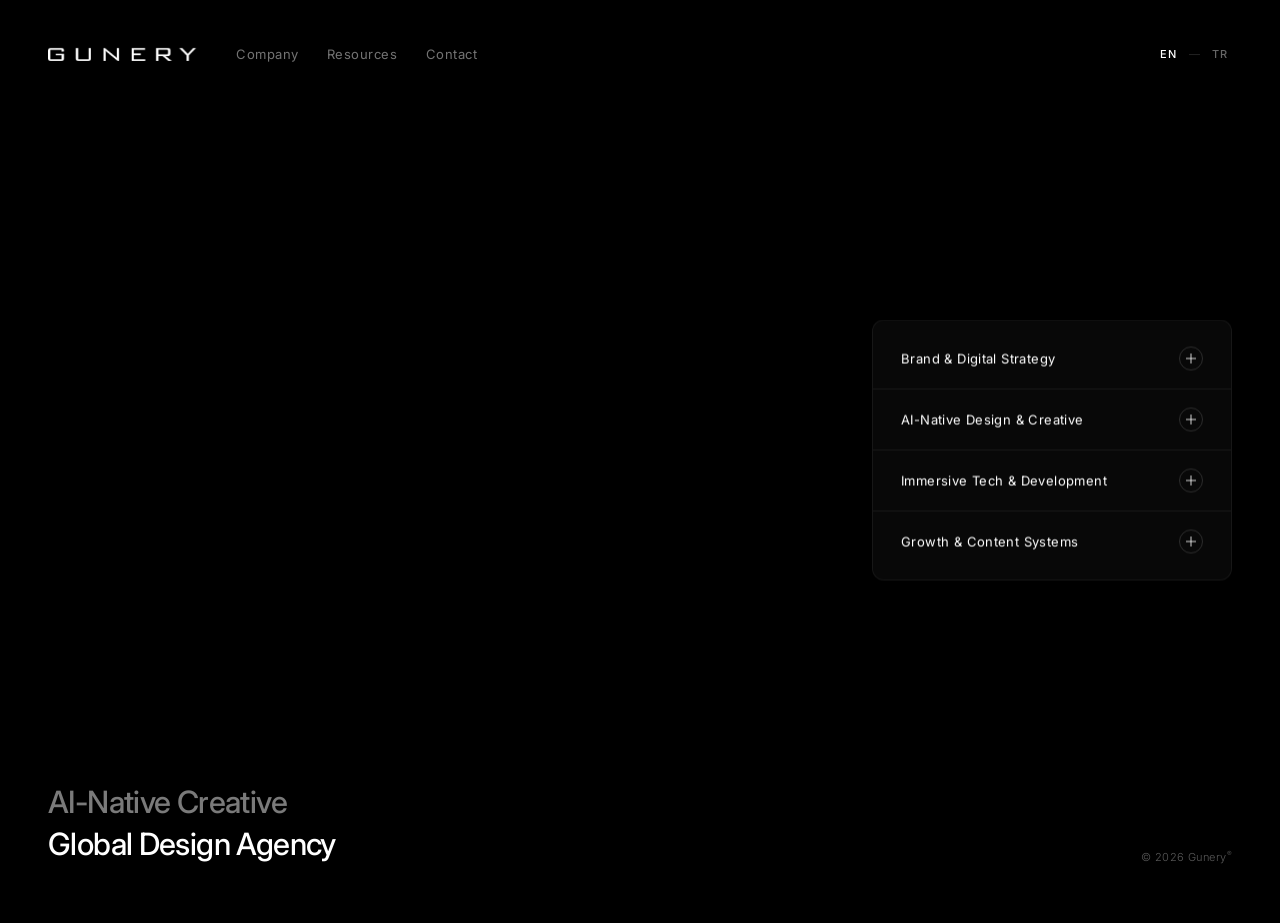
==== index.html @ 3c290e3a "Initial commit" ====
<!DOCTYPE html>
<html lang="en">
<head>
    <meta charset="UTF-8">
    <meta name="viewport" content="width=device-width, initial-scale=1.0">
    <meta name="description" content="Gunery — AI-native creative agency delivering global brand strategy, immersive design, and digital experiences.">
    <title>Gunery — AI-Native Creative Agency</title>
    <link rel="preconnect" href="https://fonts.googleapis.com">
    <link rel="preconnect" href="https://fonts.gstatic.com" crossorigin>
    <link href="https://fonts.googleapis.com/css2?family=Inter:wght@300;400;500;600&display=swap" rel="stylesheet">
    <link rel="stylesheet" href="style.css">
</head>
<body>

    <!-- Background Video -->
    <div class="video-bg">
        <video autoplay muted loop playsinline id="bgVideo">
            <source src="gunery-background-agency-720p.mp4" type="video/mp4">
        </video>
        <div class="video-overlay"></div>
    </div>

    <!-- Main Container -->
    <div class="page-wrapper">

        <!-- Header: Logo + Navigation + Language Switcher -->
        <header class="header">
            <div class="header-left">
                <img src="Gunery Type Logo - White.png" alt="Gunery" class="logo">
                <nav class="main-nav" id="mainNav">
                    <button class="nav-item" data-menu="company" data-en="Company" data-tr="Şirket">Company</button>
                    <button class="nav-item" data-menu="resources" data-en="Resources" data-tr="Kaynaklar">Resources</button>
                    <button class="nav-item" data-menu="contact" data-en="Contact" data-tr="İletişim">Contact</button>
                </nav>
            </div>
            <nav class="lang-switcher" id="langSwitcher">
                <button class="lang-btn active" data-lang="en">EN</button>
                <span class="lang-sep">—</span>
                <button class="lang-btn" data-lang="tr">TR</button>
            </nav>
            <!-- Mobile Menu Toggle Button -->
            <button class="mobile-menu-toggle" id="mobileMenuToggle" aria-label="Toggle menu">
                <span class="bar"></span>
                <span class="bar"></span>
            </button>
        </header>

        <!-- Mega Menu Dropdown -->
        <div class="mega-menu" id="megaMenu">
            <div class="mega-menu-inner">
                <div class="mega-left" id="megaLeft"></div>
                <div class="mega-right" id="megaRight"></div>
            </div>
        </div>

        <!-- Right Accordion Section -->
        <nav class="services-accordion" id="servicesAccordion">

            <!-- 01 -->
            <div class="accordion-item" data-index="0">
                <button class="accordion-trigger" aria-expanded="false">
                    <span class="accordion-title" data-en="Brand &amp; Digital Strategy" data-tr="Marka ve Dijital Strateji">Brand &amp; Digital Strategy</span>
                    <span class="accordion-icon">
                        <svg width="18" height="18" viewBox="0 0 18 18" fill="none">
                            <line class="icon-h" x1="0" y1="9" x2="18" y2="9" stroke="white" stroke-width="1.5"/>
                            <line class="icon-v" x1="9" y1="0" x2="9" y2="18" stroke="white" stroke-width="1.5"/>
                        </svg>
                    </span>
                </button>
                <div class="accordion-panel">
                    <p class="accordion-desc"
                       data-en="Defining high-impact positioning and growth engines for modern digital ecosystems."
                       data-tr="Modern dijital ekosistemler için yüksek etkili konumlandırma ve büyüme motorları tanımlıyoruz."
                    >Defining high-impact positioning and growth engines for modern digital ecosystems.</p>
                    <ul class="accordion-list">
                        <li data-en="Brand positioning &amp; identity" data-tr="Marka konumlandırma ve kimlik">Brand positioning &amp; identity</li>
                        <li data-en="Market intelligence &amp; trends" data-tr="Pazar istihbaratı ve trendler">Market intelligence &amp; trends</li>
                        <li data-en="Competitor landscape analysis" data-tr="Rakip analizi ve konumlandırma">Competitor landscape analysis</li>
                        <li data-en="Digital growth strategies" data-tr="Dijital büyüme stratejileri">Digital growth strategies</li>
                        <li data-en="AI roadmap &amp; integration consulting" data-tr="Yapay zekâ entegrasyon danışmanlığı">AI roadmap &amp; integration consulting</li>
                    </ul>
                </div>
            </div>

            <!-- 02 -->
            <div class="accordion-item" data-index="1">
                <button class="accordion-trigger" aria-expanded="false">
                    <span class="accordion-title" data-en="AI-Native Design &amp; Creative" data-tr="Yapay Zekâ Destekli Tasarım ve Kreatif">AI-Native Design &amp; Creative</span>
                    <span class="accordion-icon">
                        <svg width="18" height="18" viewBox="0 0 18 18" fill="none">
                            <line class="icon-h" x1="0" y1="9" x2="18" y2="9" stroke="white" stroke-width="1.5"/>
                            <line class="icon-v" x1="9" y1="0" x2="9" y2="18" stroke="white" stroke-width="1.5"/>
                        </svg>
                    </span>
                </button>
                <div class="accordion-panel">
                    <p class="accordion-desc"
                       data-en="Blending human creativity with advanced AI workflows for unparalleled speed and aesthetics."
                       data-tr="Eşsiz hız ve estetik için insan yaratıcılığını gelişmiş yapay zekâ iş akışlarıyla harmanlıyoruz."
                    >Blending human creativity with advanced AI workflows for unparalleled speed and aesthetics.</p>
                    <ul class="accordion-list">
                        <li data-en="AI-assisted graphic &amp; visual design" data-tr="Yapay zekâ destekli grafik ve görsel tasarım">AI-assisted graphic &amp; visual design</li>
                        <li data-en="Premium UI/UX for web &amp; mobile" data-tr="Web ve mobil için premium UI/UX">Premium UI/UX for web &amp; mobile</li>
                        <li data-en="Motion graphics &amp; generative art" data-tr="Hareketli grafikler ve üretken sanat">Motion graphics &amp; generative art</li>
                        <li data-en="3D rendering &amp; concept development" data-tr="3D modelleme ve konsept geliştirme">3D rendering &amp; concept development</li>
                        <li data-en="Prototyping &amp; creative direction" data-tr="Prototipleme ve kreatif direktörlük">Prototyping &amp; creative direction</li>
                    </ul>
                </div>
            </div>

            <!-- 03 -->
            <div class="accordion-item" data-index="2">
                <button class="accordion-trigger" aria-expanded="false">
                    <span class="accordion-title" data-en="Immersive Tech &amp; Development" data-tr="İnteraktif Teknoloji ve Geliştirme">Immersive Tech &amp; Development</span>
                    <span class="accordion-icon">
                        <svg width="18" height="18" viewBox="0 0 18 18" fill="none">
                            <line class="icon-h" x1="0" y1="9" x2="18" y2="9" stroke="white" stroke-width="1.5"/>
                            <line class="icon-v" x1="9" y1="0" x2="9" y2="18" stroke="white" stroke-width="1.5"/>
                        </svg>
                    </span>
                </button>
                <div class="accordion-panel">
                    <p class="accordion-desc"
                       data-en="Building responsive, custom, and interactive digital products that work flawlessly."
                       data-tr="Kusursuz çalışan, duyarlı, özel ve etkileşimli dijital ürünler geliştiriyoruz."
                    >Building responsive, custom, and interactive digital products that work flawlessly.</p>
                    <ul class="accordion-list">
                        <li data-en="Bespoke front-end engineering" data-tr="Özel ön uç (front-end) mühendisliği">Bespoke front-end engineering</li>
                        <li data-en="Interactive web platforms" data-tr="Etkileşimli web platformları">Interactive web platforms</li>
                        <li data-en="Web3 &amp; immersive technology integrations" data-tr="Web3 ve sürükleyici teknoloji entegrasyonları">Web3 &amp; immersive technology integrations</li>
                        <li data-en="Content Management Systems (CMS)" data-tr="İçerik Yönetim Sistemleri (CMS)">Content Management Systems (CMS)</li>
                        <li data-en="Custom AI agent &amp; API integrations" data-tr="Özel yapay zekâ ajanı ve API entegrasyonları">Custom AI agent &amp; API integrations</li>
                    </ul>
                </div>
            </div>

            <!-- 04 -->
            <div class="accordion-item" data-index="3">
                <button class="accordion-trigger" aria-expanded="false">
                    <span class="accordion-title" data-en="Growth &amp; Content Systems" data-tr="Büyüme ve İçerik Sistemleri">Growth &amp; Content Systems</span>
                    <span class="accordion-icon">
                        <svg width="18" height="18" viewBox="0 0 18 18" fill="none">
                            <line class="icon-h" x1="0" y1="9" x2="18" y2="9" stroke="white" stroke-width="1.5"/>
                            <line class="icon-v" x1="9" y1="0" x2="9" y2="18" stroke="white" stroke-width="1.5"/>
                        </svg>
                    </span>
                </button>
                <div class="accordion-panel">
                    <p class="accordion-desc"
                       data-en="Creating multi-channel content engines and automated growth loops to scale brands."
                       data-tr="Markaları büyütmek için çok kanallı içerik motorları ve otomatik büyüme döngüleri oluşturuyoruz."
                    >Creating multi-channel content engines and automated growth loops to scale brands.</p>
                    <ul class="accordion-list">
                        <li data-en="Performance marketing &amp; campaigns" data-tr="Performans pazarlaması ve kampanyalar">Performance marketing &amp; campaigns</li>
                        <li data-en="Semantic SEO &amp; content marketing" data-tr="Semantik SEO ve içerik pazarlaması">Semantic SEO &amp; content marketing</li>
                        <li data-en="Automated workflow systems" data-tr="Otomatik iş akış sistemleri">Automated workflow systems</li>
                        <li data-en="Social media &amp; identity build" data-tr="Sosyal medya ve kimlik inşası">Social media &amp; identity build</li>
                        <li data-en="Data analytics &amp; conversion optimization" data-tr="Veri analitiği ve dönüşüm optimizasyonu">Data analytics &amp; conversion optimization</li>
                    </ul>
                </div>
            </div>

        </nav>

        <!-- Bottom Left Tagline -->
        <div class="tagline" id="tagline">
            <!-- EN -->
            <h1 class="tagline-text" data-lang="en">
                <span class="tagline-grey">AI-Native Creative</span><br>
                <span class="tagline-white">Global Design Agency</span>
            </h1>
            <!-- TR -->
            <h1 class="tagline-text" data-lang="tr" style="display:none;">
                <span class="tagline-grey">Yapay Zekâ Destekli Kreatif</span><br>
                <span class="tagline-white">Küresel Tasarım Ajansı</span>
            </h1>
        </div>

        <!-- Bottom Center Copyright -->
        <div class="copyright">
            <p>&copy; 2026 Gunery<sup>&reg;</sup></p>
        </div>

    </div>

    <!-- Article Modal Overlay -->
    <div class="article-overlay" id="articleOverlay">
        <div class="article-progress-bar" id="articleProgressBar"></div>
        <button class="article-close" id="articleClose" aria-label="Close article">
            <svg width="20" height="20" viewBox="0 0 20 20" fill="none">
                <line x1="4" y1="4" x2="16" y2="16" stroke="white" stroke-width="1.5"/>
                <line x1="16" y1="4" x2="4" y2="16" stroke="white" stroke-width="1.5"/>
            </svg>
        </button>
        <div class="article-scroll" id="articleScroll">
            <article class="article-container" id="articleContainer">
                <!-- Dynamically populated by JS -->
            </article>
        </div>
    </div>

    <!-- Hidden Netlify Form to register form fields during build -->
    <form name="contact" data-netlify="true" netlify-honeypot="bot-field" hidden>
        <input type="text" name="name" />
        <input type="text" name="surname" />
        <input type="text" name="company" />
        <input type="email" name="email" />
        <textarea name="message"></textarea>
    </form>

    <!-- Mobile Drawer Overlay -->
    <div class="mobile-drawer" id="mobileDrawer">
        <div class="drawer-scroll">
            <div class="drawer-content-inner">
                <nav class="drawer-nav" id="drawerNav">
                    <!-- Populated dynamically by JS -->
                </nav>
                <div class="drawer-footer">
                    <nav class="drawer-lang" id="drawerLangSwitcher">
                        <!-- Populated dynamically by JS -->
                    </nav>
                    <div class="drawer-copyright">&copy; 2026 Gunery<sup>&reg;</sup></div>
                </div>
            </div>
        </div>
    </div>

    <script src="script.js"></script>
</body>
</html>
---- style.css ----
/* ============================================
   RESET & BASE
   ============================================ */
*, *::before, *::after {
    margin: 0;
    padding: 0;
    box-sizing: border-box;
}

html, body {
    width: 100%;
    height: 100%;
    overflow: hidden;
    font-family: 'Inter', -apple-system, BlinkMacSystemFont, sans-serif;
    -webkit-font-smoothing: antialiased;
    -moz-osx-font-smoothing: grayscale;
    background: #000;
    color: #fff;
}

/* ============================================
   BACKGROUND VIDEO
   ============================================ */
.video-bg {
    position: fixed;
    inset: 0;
    z-index: 0;
}

.video-bg video {
    width: 100%;
    height: 100%;
    object-fit: cover;
}

.video-overlay {
    position: absolute;
    inset: 0;
    background: linear-gradient(
        135deg,
        rgba(0, 0, 0, 0.45) 0%,
        rgba(0, 0, 0, 0.15) 40%,
        rgba(0, 0, 0, 0.05) 60%,
        rgba(0, 0, 0, 0.35) 100%
    );
    pointer-events: none;
}

/* ============================================
   PAGE WRAPPER
   ============================================ */
.page-wrapper {
    position: relative;
    z-index: 1;
    width: 100%;
    height: 100vh;
    display: flex;
    flex-direction: column;
    justify-content: space-between;
    padding: 36px 48px 36px 48px;
}

/* ============================================
   HEADER / LOGO, NAV & LANG SWITCHER
   ============================================ */
.header {
    position: relative;
    z-index: 100;
    display: flex;
    justify-content: space-between;
    align-items: center;
}

.mobile-menu-toggle {
    display: none;
}

.header-left {
    display: flex;
    align-items: center;
    gap: 40px;
}

.logo {
    height: 13px;
    width: auto;
    opacity: 0;
    animation: fadeInDown 0.8s ease forwards;
    animation-delay: 0.3s;
}

.main-nav {
    display: flex;
    align-items: center;
    gap: 28px;
    opacity: 0;
    animation: fadeInDown 0.8s ease forwards;
    animation-delay: 0.35s;
}

.nav-item {
    background: none;
    border: none;
    color: rgba(255, 255, 255, 0.45);
    font-family: 'Inter', sans-serif;
    font-size: 13px;
    font-weight: 400;
    letter-spacing: 0.04em;
    cursor: pointer;
    padding: 10px 0;
    position: relative;
    transition: color 0.3s ease;
}

.nav-item::after {
    content: '';
    position: absolute;
    bottom: 4px;
    left: 0;
    width: 100%;
    height: 1px;
    background: #fff;
    transform: scaleX(0);
    transform-origin: right;
    transition: transform 0.4s cubic-bezier(0.25, 0.46, 0.45, 0.94);
}

.nav-item:hover,
.nav-item.active {
    color: #fff;
}

.nav-item:hover::after,
.nav-item.active::after {
    transform: scaleX(1);
    transform-origin: left;
}

.lang-switcher {
    display: flex;
    align-items: center;
    gap: 8px;
    opacity: 0;
    animation: fadeInDown 0.8s ease forwards;
    animation-delay: 0.4s;
}

.lang-btn {
    background: none;
    border: none;
    color: rgba(255, 255, 255, 0.4);
    font-family: 'Inter', sans-serif;
    font-size: 11px;
    font-weight: 500;
    letter-spacing: 0.08em;
    cursor: pointer;
    padding: 4px;
    transition: color 0.3s ease;
}

.lang-btn:hover {
    color: rgba(255, 255, 255, 0.85);
}

.lang-btn.active {
    color: #fff;
}

.lang-sep {
    color: rgba(255, 255, 255, 0.15);
    font-size: 11px;
    user-select: none;
}

/* ============================================
   MEGA MENU DROPDOWN
   ============================================ */
.mega-menu {
    position: absolute;
    top: 76px;
    left: 48px;
    width: calc(100% - 480px);
    max-height: 0;
    opacity: 0;
    overflow: hidden;
    background: rgba(0, 0, 0, 0.45);
    backdrop-filter: blur(16px);
    -webkit-backdrop-filter: blur(16px);
    border: 1px solid rgba(255, 255, 255, 0.05);
    border-radius: 12px;
    transition: max-height 0.4s cubic-bezier(0.25, 0.46, 0.45, 0.94),
                opacity 0.3s ease,
                background 0.4s ease,
                border-color 0.4s ease;
    z-index: 90;
    pointer-events: none;
}

.mega-menu.active {
    opacity: 1;
    background: rgba(0, 0, 0, 0.75);
    border-color: rgba(255, 255, 255, 0.1);
    pointer-events: auto;
}

.mega-menu-inner {
    display: grid;
    grid-template-columns: 35% 65%;
    min-height: 380px;
    height: 100%;
}

/* Left list */
.mega-left {
    display: flex;
    flex-direction: column;
    border-right: 1px solid rgba(255, 255, 255, 0.07);
    background: rgba(0, 0, 0, 0.2);
}

.mega-item {
    padding: 28px 32px;
    border-bottom: 1px solid rgba(255, 255, 255, 0.05);
    cursor: pointer;
    text-align: left;
    transition: all 0.3s ease;
}

.mega-item:last-child {
    border-bottom: none;
}

.mega-item.active {
    background: rgba(0, 0, 0, 0.45);
}

.mega-item-title {
    font-size: 16px;
    font-weight: 400;
    letter-spacing: -0.01em;
    color: rgba(255, 255, 255, 0.45);
    margin-bottom: 6px;
    transition: color 0.3s ease;
}

.mega-item.active .mega-item-title {
    color: #fff;
    font-weight: 500;
}

.mega-item-sub {
    font-size: 12px;
    font-weight: 300;
    color: rgba(255, 255, 255, 0.3);
    margin-bottom: 0px;
    transition: all 0.3s ease;
}

.mega-item.active .mega-item-sub {
    color: rgba(255, 255, 255, 0.6);
    margin-bottom: 8px;
}

.mega-item-desc {
    font-size: 12px;
    font-weight: 300;
    line-height: 1.55;
    color: rgba(255, 255, 255, 0.45);
    max-height: 0;
    opacity: 0;
    overflow: hidden;
    transition: max-height 0.4s cubic-bezier(0.25, 0.46, 0.45, 0.94),
                opacity 0.3s ease;
}

.mega-item.active .mega-item-desc {
    max-height: 100px;
    opacity: 1;
}

/* Right Grid */
.mega-right {
    display: grid;
    grid-template-columns: repeat(2, 1fr);
    grid-template-rows: repeat(2, 1fr);
    gap: 1px;
    background: rgba(255, 255, 255, 0.08);
}

.mega-card {
    background: rgba(0, 0, 0, 0.25);
    padding: 28px;
    display: flex;
    flex-direction: column;
    justify-content: space-between;
    transition: background 0.3s ease;
}

.mega-card:hover {
    background: rgba(255, 255, 255, 0.02);
}

/* Dots Icon (3x3 grid matching screenshot) */
.mega-card-icon {
    width: 24px;
    height: 24px;
    display: grid;
    grid-template-columns: repeat(3, 1fr);
    gap: 3px;
    margin-bottom: 24px;
}

.mega-card-icon span {
    width: 4px;
    height: 4px;
    background: rgba(255, 255, 255, 0.25);
    border-radius: 1px;
    transition: background 0.3s ease;
}

.mega-card:hover .mega-card-icon span {
    background: rgba(255, 255, 255, 0.85);
}

.mega-card-info {
    margin-top: auto;
}

.mega-card-title {
    font-size: 18px;
    font-weight: 300;
    line-height: 1.35;
    letter-spacing: -0.01em;
    color: #fff;
    margin-bottom: 6px;
}

.mega-card-desc {
    font-size: 13px;
    font-weight: 300;
    line-height: 1.6;
    color: rgba(255, 255, 255, 0.45);
}

/* ============================================
   SERVICES ACCORDION (Right Side)
   ============================================ */
.services-accordion {
    position: absolute;
    right: 48px;
    top: 50%;
    transform: translateY(-50%);
    width: 360px;
    z-index: 10;
    opacity: 0;
    animation: fadeInRight 0.9s ease forwards;
    animation-delay: 0.6s;
    background: rgba(255, 255, 255, 0.03);
    backdrop-filter: blur(12px);
    -webkit-backdrop-filter: blur(12px);
    border: 1px solid rgba(255, 255, 255, 0.06);
    border-radius: 12px;
    padding: 8px 0;
    transition: background 0.4s ease, border-color 0.4s ease;
}

.services-accordion.has-active {
    background: rgba(0, 0, 0, 0.55);
    border-color: rgba(255, 255, 255, 0.1);
}

.accordion-item {
    border-bottom: 1px solid rgba(255, 255, 255, 0.07);
}

.accordion-item:last-child {
    border-bottom: none;
}

.accordion-trigger {
    width: 100%;
    display: flex;
    align-items: center;
    justify-content: space-between;
    gap: 16px;
    padding: 18px 28px;
    background: none;
    border: none;
    color: #fff;
    cursor: pointer;
    font-family: 'Inter', sans-serif;
    text-align: left;
    transition: all 0.3s ease;
}

.accordion-trigger:hover {
    background: rgba(255, 255, 255, 0.04);
}

.accordion-title {
    font-size: 13px;
    font-weight: 400;
    letter-spacing: 0.03em;
    line-height: 1.4;
    text-transform: none;
}

.accordion-icon {
    flex-shrink: 0;
    display: flex;
    align-items: center;
    justify-content: center;
    width: 24px;
    height: 24px;
    border-radius: 50%;
    border: 1px solid rgba(255, 255, 255, 0.15);
    transition: all 0.4s cubic-bezier(0.25, 0.46, 0.45, 0.94);
}

.accordion-item.active .accordion-icon {
    border-color: rgba(255, 255, 255, 0.35);
    background: rgba(255, 255, 255, 0.08);
}

.accordion-icon svg {
    width: 10px;
    height: 10px;
}

.accordion-icon .icon-v {
    transition: transform 0.4s cubic-bezier(0.25, 0.46, 0.45, 0.94);
    transform-origin: center;
}

.accordion-item.active .accordion-icon .icon-v {
    transform: scaleY(0);
}

/* Panel */
.accordion-panel {
    max-height: 0;
    overflow: hidden;
    transition: max-height 0.5s cubic-bezier(0.25, 0.46, 0.45, 0.94),
                opacity 0.4s ease;
    opacity: 0;
}

.accordion-item.active .accordion-panel {
    opacity: 1;
}

.accordion-desc {
    font-size: 13px;
    font-weight: 300;
    line-height: 1.6;
    color: rgba(255, 255, 255, 0.7);
    padding: 0 28px 16px 28px;
    margin: 0 28px 0 28px;
    padding-top: 14px;
    border-top: 1px solid rgba(255, 255, 255, 0.1);
    text-align: left;
}

.accordion-list {
    list-style: none;
    padding: 0 28px 22px 28px;
    text-align: left;
}

.accordion-list li {
    font-size: 12px;
    font-weight: 400;
    line-height: 1.3;
    padding: 6px 0;
    color: rgba(255, 255, 255, 0.7);
    transition: color 0.25s ease, padding-left 0.25s ease;
    border-bottom: 1px solid rgba(255, 255, 255, 0.06);
}

.accordion-list li:last-child {
    border-bottom: none;
}

.accordion-list li:hover {
    color: #fff;
    padding-left: 4px;
}

/* ============================================
   TAGLINE (Bottom Left)
   ============================================ */
.tagline {
    max-width: 520px;
    margin-top: auto;
    opacity: 0;
    animation: fadeInUp 1s ease forwards;
    animation-delay: 0.9s;
}

.tagline h1 {
    font-size: clamp(22px, 2.4vw, 32px);
    font-weight: 500;
    line-height: 1.35;
    letter-spacing: -0.02em;
    color: #fff;
}

.tagline-grey {
    color: rgba(255, 255, 255, 0.48);
}

.tagline-white {
    color: #fff;
}

/* ============================================
   COPYRIGHT (Bottom Right)
   ============================================ */
.copyright {
    position: absolute;
    bottom: 36px;
    right: 48px;
    opacity: 0;
    animation: fadeIn 1s ease forwards;
    animation-delay: 1.2s;
}

.copyright p {
    font-size: 11px;
    font-weight: 300;
    color: rgba(255, 255, 255, 0.35);
    letter-spacing: 0.04em;
}

.copyright sup {
    font-size: 7px;
    vertical-align: super;
}

/* ============================================
   ANIMATIONS
   ============================================ */
@keyframes fadeInDown {
    from {
        opacity: 0;
        transform: translateY(-12px);
    }
    to {
        opacity: 1;
        transform: translateY(0);
    }
}

@keyframes fadeInRight {
    from {
        opacity: 0;
        transform: translateY(-50%) translateX(20px);
    }
    to {
        opacity: 1;
        transform: translateY(-50%) translateX(0);
    }
}

@keyframes fadeInUp {
    from {
        opacity: 0;
        transform: translateY(16px);
    }
    to {
        opacity: 1;
        transform: translateY(0);
    }
}

@keyframes fadeIn {
    from { opacity: 0; }
    to { opacity: 1; }
}

/* ============================================
   ARTICLE MODAL OVERLAY
   ============================================ */
.article-overlay {
    position: fixed;
    inset: 0;
    z-index: 1000;
    background: rgba(0, 0, 0, 0.0);
    backdrop-filter: blur(0px);
    -webkit-backdrop-filter: blur(0px);
    opacity: 0;
    visibility: hidden;
    transition: opacity 0.5s cubic-bezier(0.25, 0.46, 0.45, 0.94),
                visibility 0.5s cubic-bezier(0.25, 0.46, 0.45, 0.94),
                background 0.5s ease,
                backdrop-filter 0.5s ease;
}

.article-overlay.active {
    opacity: 1;
    visibility: visible;
    background: rgba(0, 0, 0, 0.92);
    backdrop-filter: blur(40px);
    -webkit-backdrop-filter: blur(40px);
}

/* Reading Progress Bar */
.article-progress-bar {
    position: fixed;
    top: 0;
    left: 0;
    height: 2px;
    width: 0%;
    background: linear-gradient(90deg, rgba(255,255,255,0.2), rgba(255,255,255,0.7), rgba(255,255,255,0.2));
    z-index: 1010;
    transition: width 0.1s linear;
}

/* Close Button */
.article-close {
    position: fixed;
    top: 32px;
    right: 40px;
    z-index: 1010;
    background: rgba(255, 255, 255, 0.06);
    border: 1px solid rgba(255, 255, 255, 0.1);
    border-radius: 50%;
    width: 44px;
    height: 44px;
    display: flex;
    align-items: center;
    justify-content: center;
    cursor: pointer;
    transition: all 0.3s ease;
    opacity: 0;
    transform: translateY(-10px);
}

.article-overlay.active .article-close {
    opacity: 1;
    transform: translateY(0);
    transition-delay: 0.3s;
}

.article-close:hover {
    background: rgba(255, 255, 255, 0.12);
    border-color: rgba(255, 255, 255, 0.25);
    transform: rotate(90deg);
}

/* Scroll Container */
.article-scroll {
    width: 100%;
    height: 100%;
    overflow-y: auto;
    overflow-x: hidden;
    scroll-behavior: smooth;
    -ms-overflow-style: none;
    scrollbar-width: thin;
    scrollbar-color: rgba(255,255,255,0.15) transparent;
}

.article-scroll::-webkit-scrollbar {
    width: 4px;
}

.article-scroll::-webkit-scrollbar-track {
    background: transparent;
}

.article-scroll::-webkit-scrollbar-thumb {
    background: rgba(255, 255, 255, 0.15);
    border-radius: 2px;
}

/* Article Container */
.article-container {
    max-width: 1100px;
    margin: 0 auto;
    padding: 0 0 120px;
    opacity: 0;
    transform: translateY(30px);
    transition: opacity 0.6s ease 0.15s, transform 0.6s cubic-bezier(0.25, 0.46, 0.45, 0.94) 0.15s;
}

.article-overlay.active .article-container {
    opacity: 1;
    transform: translateY(0);
}

/* ---- Article Banner ---- */
.article-banner {
    position: relative;
    width: 100%;
    height: 340px;
    background-size: cover;
    background-position: center;
    background-repeat: no-repeat;
    overflow: hidden;
}

.article-banner-fade {
    position: absolute;
    inset: 0;
    background: linear-gradient(
        180deg,
        rgba(0, 0, 0, 0.15) 0%,
        rgba(0, 0, 0, 0.4) 40%,
        rgba(0, 0, 0, 0.85) 75%,
        rgba(0, 0, 0, 0.95) 100%
    );
}

.article-banner-content {
    position: absolute;
    bottom: 28px;
    left: 48px;
    z-index: 2;
}

/* ---- Article Layout (Two-column) ---- */
.article-layout {
    display: grid;
    grid-template-columns: 1fr 260px;
    gap: 0;
    padding: 0 48px;
}

.article-main {
    max-width: 720px;
    padding-right: 48px;
}

/* ---- Article Sidebar ---- */
.article-sidebar {
    border-left: 1px solid rgba(255, 255, 255, 0.06);
    padding-left: 32px;
    padding-top: 48px;
    position: sticky;
    top: 0;
    max-height: 100vh;
    overflow-y: auto;
    scrollbar-width: none;
    -ms-overflow-style: none;
}

.article-sidebar::-webkit-scrollbar {
    display: none;
}

.article-sidebar-header {
    font-size: 10px;
    font-weight: 600;
    letter-spacing: 0.12em;
    text-transform: uppercase;
    color: rgba(255, 255, 255, 0.3);
    margin-bottom: 28px;
}

.article-sidebar-section {
    margin-bottom: 28px;
}

.article-sidebar-label {
    font-size: 9px;
    font-weight: 600;
    letter-spacing: 0.12em;
    text-transform: uppercase;
    color: rgba(255, 255, 255, 0.25);
    margin-bottom: 14px;
    padding-bottom: 8px;
    border-bottom: 1px solid rgba(255, 255, 255, 0.05);
}

.article-sidebar-item {
    display: flex;
    align-items: flex-start;
    gap: 12px;
    padding: 12px 0;
    text-decoration: none;
    border-bottom: 1px solid rgba(255, 255, 255, 0.03);
    transition: all 0.25s ease;
    cursor: pointer;
}

.article-sidebar-item:hover {
    padding-left: 4px;
}

.article-sidebar-item-thumb {
    width: 48px;
    height: 48px;
    object-fit: cover;
    border-radius: 4px;
    flex-shrink: 0;
    border: 1px solid rgba(255, 255, 255, 0.08);
    transition: transform 0.25s ease, border-color 0.25s ease;
}

.article-sidebar-item:hover .article-sidebar-item-thumb {
    transform: scale(1.05);
    border-color: rgba(255, 255, 255, 0.2);
}

.article-sidebar-item-info {
    flex: 1;
    min-width: 0;
}

.article-sidebar-item-title {
    display: block;
    font-size: 12px;
    font-weight: 400;
    line-height: 1.4;
    color: rgba(255, 255, 255, 0.5);
    transition: color 0.25s ease;
}

.article-sidebar-item:hover .article-sidebar-item-title {
    color: rgba(255, 255, 255, 0.9);
}

.article-sidebar-item-time {
    display: block;
    font-size: 10px;
    font-weight: 300;
    color: rgba(255, 255, 255, 0.2);
    margin-top: 4px;
}

/* ---- Article Hero ---- */
.article-hero {
    margin-bottom: 48px;
    padding-top: 40px;
    padding-bottom: 40px;
    border-bottom: 1px solid rgba(255, 255, 255, 0.08);
}

.article-breadcrumb {
    display: flex;
    align-items: center;
    gap: 8px;
    margin-bottom: 12px;
    font-size: 11px;
    font-weight: 400;
    letter-spacing: 0.08em;
    text-transform: uppercase;
    color: rgba(255, 255, 255, 0.35);
}

.article-breadcrumb span {
    color: rgba(255, 255, 255, 0.55);
}

.article-category {
    display: inline-block;
    padding: 5px 14px;
    background: rgba(255, 255, 255, 0.06);
    border: 1px solid rgba(255, 255, 255, 0.08);
    border-radius: 100px;
    font-size: 10px;
    font-weight: 500;
    letter-spacing: 0.1em;
    text-transform: uppercase;
    color: rgba(255, 255, 255, 0.55);
    margin-bottom: 24px;
}

.article-hero h1 {
    font-size: clamp(28px, 3.5vw, 42px);
    font-weight: 400;
    line-height: 1.2;
    letter-spacing: -0.03em;
    color: #fff;
    margin-bottom: 20px;
}

.article-hero-desc {
    font-size: 16px;
    font-weight: 300;
    line-height: 1.7;
    color: rgba(255, 255, 255, 0.55);
    max-width: 580px;
}

.article-meta {
    display: flex;
    align-items: center;
    gap: 24px;
    margin-top: 28px;
    padding-top: 20px;
    border-top: 1px solid rgba(255, 255, 255, 0.06);
}

.article-meta-item {
    display: flex;
    align-items: center;
    gap: 8px;
    font-size: 11px;
    font-weight: 400;
    color: rgba(255, 255, 255, 0.4);
    letter-spacing: 0.02em;
}

.article-meta-icon {
    width: 16px;
    height: 16px;
    display: flex;
    align-items: center;
    justify-content: center;
    opacity: 0.4;
}

/* Share Button */
.article-share-btn {
    margin-left: auto;
    display: flex;
    align-items: center;
    gap: 6px;
    background: rgba(255, 255, 255, 0.05);
    border: 1px solid rgba(255, 255, 255, 0.08);
    border-radius: 6px;
    padding: 6px 14px;
    font-family: 'Inter', sans-serif;
    font-size: 11px;
    font-weight: 400;
    color: rgba(255, 255, 255, 0.5);
    cursor: pointer;
    transition: all 0.3s ease;
    letter-spacing: 0.02em;
}

.article-share-btn:hover {
    background: rgba(255, 255, 255, 0.1);
    border-color: rgba(255, 255, 255, 0.2);
    color: rgba(255, 255, 255, 0.85);
}

.article-share-btn.copied {
    background: rgba(255, 255, 255, 0.12);
    color: rgba(255, 255, 255, 0.9);
    border-color: rgba(255, 255, 255, 0.2);
}

/* ---- Article Body ---- */
.article-body h2 {
    font-size: 22px;
    font-weight: 400;
    letter-spacing: -0.02em;
    color: #fff;
    margin-top: 48px;
    margin-bottom: 18px;
    padding-left: 16px;
    border-left: 2px solid rgba(255, 255, 255, 0.15);
}

.article-body h3 {
    font-size: 16px;
    font-weight: 500;
    letter-spacing: -0.01em;
    color: rgba(255, 255, 255, 0.9);
    margin-top: 32px;
    margin-bottom: 12px;
}

.article-body p {
    font-size: 14.5px;
    font-weight: 300;
    line-height: 1.85;
    color: rgba(255, 255, 255, 0.65);
    margin-bottom: 20px;
}

.article-body ul,
.article-body ol {
    padding-left: 20px;
    margin-bottom: 24px;
}

.article-body li {
    font-size: 14px;
    font-weight: 300;
    line-height: 1.75;
    color: rgba(255, 255, 255, 0.6);
    margin-bottom: 8px;
    padding-left: 6px;
}

.article-body li::marker {
    color: rgba(255, 255, 255, 0.25);
}

/* Pull Quote */
.article-pullquote {
    margin: 40px 0;
    padding: 28px 32px;
    border-left: 3px solid rgba(255, 255, 255, 0.15);
    background: rgba(255, 255, 255, 0.02);
    border-radius: 0 8px 8px 0;
}

.article-pullquote p {
    font-size: 17px;
    font-weight: 300;
    font-style: italic;
    line-height: 1.7;
    color: rgba(255, 255, 255, 0.75);
    margin-bottom: 0;
}

/* Key Points Box */
.article-keypoints {
    margin: 36px 0;
    padding: 28px;
    background: rgba(255, 255, 255, 0.03);
    border: 1px solid rgba(255, 255, 255, 0.07);
    border-radius: 10px;
}

.article-keypoints-title {
    font-size: 11px;
    font-weight: 600;
    letter-spacing: 0.1em;
    text-transform: uppercase;
    color: rgba(255, 255, 255, 0.45);
    margin-bottom: 16px;
}

.article-keypoints ul {
    list-style: none;
    padding-left: 0;
    margin-bottom: 0;
}

.article-keypoints li {
    position: relative;
    padding-left: 18px;
    padding-bottom: 10px;
    margin-bottom: 0;
    font-size: 13.5px;
    color: rgba(255, 255, 255, 0.6);
}

.article-keypoints li:last-child {
    padding-bottom: 0;
}

.article-keypoints li::before {
    content: '';
    position: absolute;
    left: 0;
    top: 8px;
    width: 5px;
    height: 5px;
    border-radius: 50%;
    background: rgba(255, 255, 255, 0.25);
}

/* Section Divider */
.article-divider {
    width: 40px;
    height: 1px;
    background: rgba(255, 255, 255, 0.12);
    margin: 40px 0;
}

/* Custom 15 Hard Truths List UI */
.truths-list {
    display: flex;
    flex-direction: column;
    gap: 16px;
    margin: 40px 0;
}

.truth-item {
    display: flex;
    align-items: flex-start;
    gap: 24px;
    padding: 24px 28px;
    background: rgba(255, 255, 255, 0.02);
    border: 1px solid rgba(255, 255, 255, 0.06);
    border-radius: 12px;
    transition: all 0.3s cubic-bezier(0.16, 1, 0.3, 1);
    position: relative;
    overflow: hidden;
}

.truth-item::before {
    content: '';
    position: absolute;
    top: 0;
    left: 0;
    width: 2px;
    height: 100%;
    background: linear-gradient(180deg, rgba(255, 255, 255, 0.3), transparent);
    opacity: 0;
    transition: opacity 0.3s ease;
}

.truth-item:hover {
    background: rgba(255, 255, 255, 0.04);
    border-color: rgba(255, 255, 255, 0.15);
    transform: translateX(4px);
}

.truth-item:hover::before {
    opacity: 1;
}

.truth-number {
    font-size: 32px;
    font-weight: 700;
    font-family: 'Outfit', 'Inter', sans-serif;
    color: rgba(255, 255, 255, 0.18);
    line-height: 1;
    letter-spacing: -0.02em;
    min-width: 44px;
    transition: color 0.3s ease;
}

.truth-item:hover .truth-number {
    color: rgba(255, 255, 255, 0.6);
    text-shadow: 0 0 10px rgba(255, 255, 255, 0.15);
}

.truth-content {
    flex: 1;
}

.truth-content h3 {
    margin: 0 0 8px 0 !important;
    font-size: 16px;
    font-weight: 500;
    color: #fff;
    letter-spacing: -0.01em;
    line-height: 1.4;
    border-left: none !important;
    padding-left: 0 !important;
}

.truth-content p {
    margin: 0 !important;
    font-size: 13.5px !important;
    line-height: 1.6 !important;
    color: rgba(255, 255, 255, 0.5) !important;
}

.truth-item:hover .truth-content p {
    color: rgba(255, 255, 255, 0.7) !important;
}

@media (max-width: 640px) {
    .truth-item {
        flex-direction: column;
        gap: 12px;
        padding: 20px;
    }
    .truth-number {
        font-size: 28px;
    }
}

/* Article Footer */
.article-footer {
    margin-top: 56px;
    padding-top: 32px;
    border-top: 1px solid rgba(255, 255, 255, 0.08);
    display: flex;
    justify-content: space-between;
    align-items: center;
}

.article-footer-label {
    font-size: 11px;
    font-weight: 400;
    letter-spacing: 0.06em;
    text-transform: uppercase;
    color: rgba(255, 255, 255, 0.3);
}

.article-footer-logo {
    height: 10px;
    opacity: 0.25;
}

/* Mega card clickable state (Resources) — Two-layer reveal */
.mega-card.clickable {
    cursor: pointer;
    position: relative;
    overflow: hidden;
    padding: 0;
}

/* Front layer — slides up on hover, looks identical to normal cards */
.mega-card-front {
    position: relative;
    z-index: 2;
    display: flex;
    flex-direction: column;
    justify-content: space-between;
    height: 100%;
    padding: 28px;
    background: rgb(14, 16, 20);
    transition: transform 0.5s cubic-bezier(0.16, 1, 0.3, 1);
}

.mega-card.clickable:hover .mega-card-front {
    transform: translateY(-102%);
}

.mega-card.clickable:hover {
    background: transparent;
}

/* Preview layer — techy defense card */
.mega-card-preview {
    position: absolute;
    inset: 0;
    z-index: 1;
    display: flex;
    flex-direction: column;
    background: #080a0f;
    opacity: 0;
    transform: translateY(6px);
    transition: opacity 0.4s ease 0.08s,
                transform 0.5s cubic-bezier(0.16, 1, 0.3, 1) 0.05s;
}

.mega-card.clickable:hover .mega-card-preview {
    opacity: 1;
    transform: translateY(0);
}

/* ---- Thumbnail visual area ---- */
.mega-card-thumb {
    width: 100%;
    height: 42%;
    flex-shrink: 0;
    position: relative;
    overflow: hidden;
}

/* Base gradient */
.mega-card-thumb-gradient {
    position: absolute;
    inset: 0;
    mix-blend-mode: overlay;
}

/* Thumbnail image */
.mega-card-thumb-img {
    position: absolute;
    inset: 0;
    width: 100%;
    height: 100%;
    object-fit: cover;
    z-index: 0;
    opacity: 0.7;
    transition: opacity 0.4s ease;
}

.mega-card.clickable:hover .mega-card-thumb-img {
    opacity: 0.9;
}

/* Tech pattern overlay — scanlines + dot grid + bottom fade */
.mega-card-thumb-pattern {
    position: absolute;
    inset: 0;
    z-index: 1;
    background-image:
        linear-gradient(180deg, transparent 50%, #080a0f 100%),
        repeating-linear-gradient(
            0deg,
            rgba(255,255,255,0.02) 0px,
            rgba(255,255,255,0.02) 1px,
            transparent 1px,
            transparent 4px
        ),
        radial-gradient(circle at 1px 1px, rgba(255,255,255,0.06) 1px, transparent 1px);
    background-size: 100% 100%, 100% 4px, 12px 12px;
}

.mega-card-thumb-gradient {
    z-index: 1;
}

.mega-card-thumb-glow {
    z-index: 3;
}

.mega-card-thumb-label {
    z-index: 4;
}

/* Geometric corner brackets */
.mega-card-thumb::before,
.mega-card-thumb::after {
    content: '';
    position: absolute;
    width: 14px;
    height: 14px;
    border-color: rgba(255,255,255,0.12);
    border-style: solid;
    z-index: 2;
}

.mega-card-thumb::before {
    top: 8px;
    left: 8px;
    border-width: 1px 0 0 1px;
}

.mega-card-thumb::after {
    top: 8px;
    right: 8px;
    border-width: 1px 1px 0 0;
}

/* Glow accent line at bottom of thumb */
.mega-card-thumb-glow {
    position: absolute;
    bottom: 0;
    left: 15%;
    right: 15%;
    height: 1px;
    z-index: 3;
}

/* Category pill badge */
.mega-card-thumb-label {
    position: absolute;
    bottom: 12px;
    left: 12px;
    z-index: 4;
    font-size: 8.5px;
    font-weight: 500;
    letter-spacing: 0.12em;
    text-transform: uppercase;
    color: rgba(255, 255, 255, 0.6);
    background: rgba(0, 0, 0, 0.5);
    backdrop-filter: blur(8px);
    -webkit-backdrop-filter: blur(8px);
    border: 1px solid rgba(255, 255, 255, 0.08);
    padding: 3px 10px;
    border-radius: 3px;
}

/* ---- Content area ---- */
.mega-card-preview-body {
    flex: 1;
    padding: 16px 22px 20px;
    display: flex;
    flex-direction: column;
    justify-content: flex-start;
    overflow: hidden;
}

.mega-card-preview-title {
    font-size: 16px;
    font-weight: 500;
    line-height: 1.3;
    letter-spacing: -0.02em;
    color: #fff;
    margin-bottom: 6px;
    flex-shrink: 0;
}

.mega-card-preview-excerpt {
    font-size: 12px;
    font-weight: 300;
    line-height: 1.6;
    color: rgba(255, 255, 255, 0.42);
    display: -webkit-box;
    -webkit-line-clamp: 2;
    -webkit-box-orient: vertical;
    overflow: hidden;
    flex-shrink: 1;
    min-height: 0;
}

.mega-card-preview-cta {
    display: inline-flex;
    align-items: center;
    gap: 6px;
    font-size: 11px;
    font-weight: 500;
    letter-spacing: 0.08em;
    text-transform: uppercase;
    color: rgba(255, 255, 255, 0.45);
    margin-top: auto;
    flex-shrink: 0;
    transition: color 0.3s ease;
}

.mega-card.clickable:hover .mega-card-preview-cta {
    color: rgba(255, 255, 255, 0.75);
}

.mega-card-preview-cta svg {
    transition: transform 0.35s cubic-bezier(0.16, 1, 0.3, 1);
}

.mega-card.clickable:hover .mega-card-preview-cta svg {
    transform: translateX(4px);
}

/* ---- Per-card gradient palettes ---- */
.mega-card-thumb[data-gradient="0"] .mega-card-thumb-gradient {
    background: linear-gradient(145deg, #0c1e3a 0%, #1a3d6d 35%, #2456a0 70%, #0c1e3a 100%);
}
.mega-card-thumb[data-gradient="0"] .mega-card-thumb-glow {
    background: linear-gradient(90deg, transparent, rgba(36, 86, 160, 0.5), transparent);
    box-shadow: 0 0 12px rgba(36, 86, 160, 0.3);
}

.mega-card-thumb[data-gradient="1"] .mega-card-thumb-gradient {
    background: linear-gradient(145deg, #15102a 0%, #2e1f55 35%, #4a3488 70%, #15102a 100%);
}
.mega-card-thumb[data-gradient="1"] .mega-card-thumb-glow {
    background: linear-gradient(90deg, transparent, rgba(74, 52, 136, 0.5), transparent);
    box-shadow: 0 0 12px rgba(74, 52, 136, 0.3);
}

.mega-card-thumb[data-gradient="2"] .mega-card-thumb-gradient {
    background: linear-gradient(145deg, #0a1a20 0%, #153540 35%, #1e5565 70%, #0a1a20 100%);
}
.mega-card-thumb[data-gradient="2"] .mega-card-thumb-glow {
    background: linear-gradient(90deg, transparent, rgba(30, 85, 101, 0.5), transparent);
    box-shadow: 0 0 12px rgba(30, 85, 101, 0.3);
}

.mega-card-thumb[data-gradient="3"] .mega-card-thumb-gradient {
    background: linear-gradient(145deg, #1a1510 0%, #3a2a15 35%, #5a4020 70%, #1a1510 100%);
}
.mega-card-thumb[data-gradient="3"] .mega-card-thumb-glow {
    background: linear-gradient(90deg, transparent, rgba(90, 64, 32, 0.5), transparent);
    box-shadow: 0 0 12px rgba(90, 64, 32, 0.3);
}

/* ============================================
   CONTACT MEGA MENU SPECIAL MODE
   ============================================ */
.mega-menu.contact-mode {
    overflow: visible; /* Allow floating labels to overflow slightly if needed */
}

.mega-menu.contact-mode .mega-menu-inner {
    grid-template-columns: 35% 65%;
}

.mega-menu.contact-mode .mega-left {
    background: rgba(0, 0, 0, 0.35);
}

.mega-menu.contact-mode .mega-right {
    display: flex;
    flex-direction: column;
    background: rgba(8, 10, 15, 0.45);
    padding: 36px 48px;
    justify-content: center;
    grid-template-columns: none;
    grid-template-rows: none;
    gap: 0;
}

/* Left Contact Info Column */
.contact-info-panel {
    padding: 36px 40px;
    display: flex;
    flex-direction: column;
    gap: 32px;
    height: 100%;
    justify-content: center;
}

.contact-info-section {
    display: flex;
    flex-direction: column;
}

.contact-info-label {
    font-size: 9px;
    font-weight: 600;
    letter-spacing: 0.12em;
    text-transform: uppercase;
    color: rgba(255, 255, 255, 0.3);
    margin-bottom: 10px;
}

.contact-info-title {
    font-size: 20px;
    font-weight: 400;
    letter-spacing: -0.01em;
    color: #fff;
    margin-bottom: 8px;
}

.contact-info-desc {
    font-size: 12.5px;
    font-weight: 300;
    line-height: 1.6;
    color: rgba(255, 255, 255, 0.45);
}

.contact-info-desc.locations-text {
    color: rgba(255, 255, 255, 0.55);
}

/* Right Contact Form Column */
.contact-form-container {
    width: 100%;
    position: relative;
}

#contact-form {
    display: flex;
    flex-direction: column;
    gap: 22px;
    width: 100%;
}

.contact-form-grid {
    display: grid;
    grid-template-columns: 1fr 1fr;
    gap: 22px;
}

/* Form Group & Underlined / Glass Fields */
.form-group {
    position: relative;
    display: flex;
    flex-direction: column;
}

.form-group input,
.form-group textarea {
    width: 100%;
    background: rgba(255, 255, 255, 0.02);
    border: 1px solid rgba(255, 255, 255, 0.08);
    border-radius: 6px;
    padding: 12px 14px;
    font-family: 'Inter', sans-serif;
    font-size: 13px;
    color: #fff;
    transition: border-color 0.3s ease, background-color 0.3s ease, box-shadow 0.3s ease;
    outline: none;
}

.form-group textarea {
    height: 80px;
    resize: none;
    padding-top: 14px;
}

.form-group label {
    position: absolute;
    left: 14px;
    top: 12px;
    font-size: 13px;
    font-weight: 300;
    color: rgba(255, 255, 255, 0.35);
    pointer-events: none;
    transition: transform 0.3s cubic-bezier(0.25, 0.8, 0.25, 1),
                font-size 0.3s cubic-bezier(0.25, 0.8, 0.25, 1),
                color 0.3s ease;
    transform-origin: left top;
}

/* Floating Label Logic */
.form-group input:focus ~ label,
.form-group input:not(:placeholder-shown) ~ label,
.form-group input.has-value ~ label,
.form-group textarea:focus ~ label,
.form-group textarea:not(:placeholder-shown) ~ label,
.form-group textarea.has-value ~ label {
    transform: translateY(-20px) translateX(-4px) scale(0.85);
    color: rgba(255, 255, 255, 0.6);
}

/* Input Focus States */
.form-group input:focus,
.form-group textarea:focus {
    background: rgba(255, 255, 255, 0.04);
    border-color: rgba(255, 255, 255, 0.2);
    box-shadow: 0 0 12px rgba(255, 255, 255, 0.03);
}

/* Input Validation & Shake animation */
.form-group input.invalid,
.form-group textarea.invalid {
    border-color: rgba(239, 68, 68, 0.45);
    background: rgba(239, 68, 68, 0.02);
    box-shadow: 0 0 10px rgba(239, 68, 68, 0.05);
}

.form-group input.invalid ~ label,
.form-group textarea.invalid ~ label {
    color: rgba(239, 68, 68, 0.6);
}

@keyframes formShake {
    0%, 100% { transform: translateX(0); }
    20%, 60% { transform: translateX(-6px); }
    40%, 80% { transform: translateX(6px); }
}

#contact-form.shake {
    animation: formShake 0.4s ease;
}

/* Submit Button styling */
.contact-btn {
    align-self: flex-end;
    display: inline-flex;
    align-items: center;
    gap: 12px;
    background: transparent;
    border: 1px solid rgba(255, 255, 255, 0.15);
    color: #fff;
    padding: 10px 24px;
    border-radius: 6px;
    font-family: 'Inter', sans-serif;
    font-size: 11px;
    font-weight: 500;
    letter-spacing: 0.06em;
    text-transform: uppercase;
    cursor: pointer;
    transition: all 0.3s ease;
    margin-top: 6px;
    position: relative;
    overflow: hidden;
}

.contact-btn::before {
    content: '';
    position: absolute;
    inset: 0;
    background: #fff;
    transform: scaleX(0);
    transform-origin: right;
    transition: transform 0.4s cubic-bezier(0.16, 1, 0.3, 1);
    z-index: 0;
}

.contact-btn:hover {
    border-color: #fff;
    color: #000;
}

.contact-btn:hover::before {
    transform: scaleX(1);
    transform-origin: left;
}

.contact-btn .btn-text,
.contact-btn .btn-icon {
    position: relative;
    z-index: 1;
    display: flex;
    align-items: center;
}

.contact-btn .btn-icon svg {
    transition: transform 0.3s ease;
}

.contact-btn:hover .btn-icon svg {
    transform: translateX(3px);
}

/* Sending State Loading Spinner */
.contact-btn.sending {
    border-color: rgba(255, 255, 255, 0.15);
    color: rgba(255, 255, 255, 0.6);
    pointer-events: none;
}

.contact-btn.sending::before {
    display: none;
}

.contact-btn.sending .btn-icon svg {
    animation: btnSpin 1s linear infinite;
}

@keyframes btnSpin {
    from { transform: rotate(0deg); }
    to { transform: rotate(360deg); }
}

/* Success State styling */
.contact-btn.success {
    border-color: rgba(255, 255, 255, 0.15);
    color: rgba(255, 255, 255, 0.6);
    pointer-events: none;
}

.contact-btn.success::before {
    display: none;
}

/* Success Card Panel */
.contact-success-panel {
    display: flex;
    flex-direction: column;
    align-items: center;
    justify-content: center;
    text-align: center;
    padding: 30px;
    height: 100%;
}

.success-icon-container {
    position: relative;
    width: 70px;
    height: 70px;
    margin-bottom: 20px;
    display: flex;
    align-items: center;
    justify-content: center;
}

.success-glow {
    position: absolute;
    inset: -8px;
    background: radial-gradient(circle, rgba(255,255,255,0.08) 0%, transparent 70%);
    border-radius: 50%;
    filter: blur(4px);
    animation: successGlowPulse 2s infinite ease-in-out;
}

@keyframes successGlowPulse {
    0%, 100% { transform: scale(1); opacity: 0.5; }
    50% { transform: scale(1.15); opacity: 0.8; }
}

.success-checkmark {
    width: 48px;
    height: 48px;
    border-radius: 50%;
    display: block;
    stroke-width: 1.5;
    stroke: #fff;
    stroke-miterlimit: 10;
    box-shadow: inset 0px 0px 0px rgba(255, 255, 255, 0.1);
    animation: successFill .4s ease-in-out .4s forwards, successScale .3s ease-in-out 0s both;
}

.success-checkmark-circle {
    stroke-dasharray: 166;
    stroke-dashoffset: 166;
    stroke-width: 1.5;
    stroke-miterlimit: 10;
    stroke: rgba(255, 255, 255, 0.2);
    fill: none;
    animation: successStroke .6s cubic-bezier(0.65, 0, 0.45, 1) forwards;
}

.success-checkmark-check {
    transform-origin: 50% 50%;
    stroke-dasharray: 48;
    stroke-dashoffset: 48;
    stroke: #fff;
    animation: successStroke .3s cubic-bezier(0.65, 0, 0.45, 1) .6s forwards;
}

@keyframes successStroke {
    100% { stroke-dashoffset: 0; }
}

@keyframes successScale {
    0%, 100% { transform: none; }
    50% { transform: scale3d(1.08, 1.08, 1); }
}

@keyframes successFill {
    100% { box-shadow: inset 0px 0px 0px 30px rgba(255, 255, 255, 0.04); }
}

.success-title {
    font-size: 22px;
    font-weight: 400;
    letter-spacing: -0.02em;
    color: #fff;
    margin-bottom: 10px;
}

.success-desc {
    font-size: 13px;
    font-weight: 300;
    line-height: 1.6;
    color: rgba(255, 255, 255, 0.45);
    max-width: 340px;
}

/* ============================================
   RESPONSIVE
   ============================================ */
@media (max-width: 1024px) {
    /* Mobile Menu Toggle Button */
    .mobile-menu-toggle {
        display: flex;
        flex-direction: column;
        justify-content: space-between;
        width: 20px;
        height: 12px;
        background: none;
        border: none;
        cursor: pointer;
        padding: 0;
        z-index: 1100;
        position: relative;
    }

    .mobile-menu-toggle .bar {
        width: 100%;
        height: 1.5px;
        background-color: #fff;
        transition: transform 0.3s cubic-bezier(0.25, 0.46, 0.45, 0.94),
                    opacity 0.2s ease,
                    background-color 0.3s ease;
        transform-origin: center;
    }

    /* Active state (X) */
    .mobile-menu-toggle.active .bar:nth-child(1) {
        transform: translateY(5px) rotate(45deg);
    }

    .mobile-menu-toggle.active .bar:nth-child(2) {
        transform: translateY(-5px) rotate(-45deg);
    }

    .main-nav {
        display: none !important;
    }

    .lang-switcher {
        display: none !important;
    }

    /* Scrolling for mobile body */
    html, body {
        overflow-y: auto !important;
        height: auto !important;
    }

    /* Prevent body scrolling when locked */
    body.scroll-locked {
        overflow: hidden !important;
        height: 100vh !important;
    }

    /* Mobile Drawer */
    .mobile-drawer {
        position: fixed;
        inset: 0;
        z-index: 1050;
        background: rgba(0, 0, 0, 0.95);
        backdrop-filter: blur(20px);
        -webkit-backdrop-filter: blur(20px);
        opacity: 0;
        visibility: hidden;
        pointer-events: none;
        transition: opacity 0.4s cubic-bezier(0.16, 1, 0.3, 1),
                    visibility 0.4s;
    }

    .mobile-drawer.active {
        opacity: 1;
        visibility: visible;
        pointer-events: auto;
    }

    .drawer-scroll {
        width: 100%;
        height: 100%;
        overflow-y: auto;
        padding: 88px 24px 48px;
    }

    .drawer-content-inner {
        display: flex;
        flex-direction: column;
        min-height: 100%;
        justify-content: space-between;
    }

    .drawer-nav {
        display: flex;
        flex-direction: column;
        gap: 16px;
        margin-bottom: 40px;
    }

    .drawer-nav-item {
        display: flex;
        flex-direction: column;
    }

    .drawer-nav-trigger {
        width: 100%;
        display: flex;
        justify-content: space-between;
        align-items: center;
        background: none;
        border: none;
        border-bottom: 1px solid rgba(255, 255, 255, 0.08);
        color: rgba(255, 255, 255, 0.8);
        font-family: 'Inter', sans-serif;
        font-size: 20px;
        font-weight: 500;
        letter-spacing: -0.01em;
        padding: 16px 0;
        cursor: pointer;
        transition: color 0.3s ease;
    }

    .drawer-nav-trigger:hover,
    .drawer-nav-item.active .drawer-nav-trigger {
        color: #fff;
    }

    .drawer-arrow {
        transition: transform 0.4s cubic-bezier(0.16, 1, 0.3, 1);
        color: rgba(255, 255, 255, 0.4);
    }

    .drawer-nav-item.active .drawer-arrow {
        transform: rotate(180deg);
        color: #fff;
    }

    .drawer-nav-panel {
        max-height: 0;
        overflow: hidden;
        transition: max-height 0.4s cubic-bezier(0.16, 1, 0.3, 1),
                    opacity 0.3s ease;
        opacity: 0;
    }

    .drawer-nav-item.active .drawer-nav-panel {
        opacity: 1;
    }

    /* Inner accordion / card lists */
    .drawer-sub-list {
        display: flex;
        flex-direction: column;
        padding: 8px 0 16px;
        gap: 12px;
    }

    .drawer-sub-section {
        display: flex;
        flex-direction: column;
        border-bottom: 1px solid rgba(255, 255, 255, 0.05);
        padding-bottom: 8px;
    }

    .drawer-sub-section:last-child {
        border-bottom: none;
        padding-bottom: 0;
    }

    .drawer-sub-trigger {
        width: 100%;
        display: flex;
        justify-content: space-between;
        align-items: center;
        background: none;
        border: none;
        color: rgba(255, 255, 255, 0.7);
        font-family: 'Inter', sans-serif;
        font-size: 14.5px;
        font-weight: 450;
        padding: 12px 0;
        cursor: pointer;
        transition: color 0.25s ease;
    }

    .drawer-sub-section.active .drawer-sub-trigger {
        color: #fff;
    }

    .drawer-sub-trigger .drawer-arrow {
        width: 10px;
        height: 10px;
    }

    .drawer-sub-panel {
        max-height: 0;
        overflow: hidden;
        transition: max-height 0.35s cubic-bezier(0.16, 1, 0.3, 1);
    }

    /* Cards */
    .drawer-cards-list {
        display: flex;
        flex-direction: column;
        gap: 10px;
        padding: 8px 0 16px;
    }

    .drawer-card {
        background: rgba(255, 255, 255, 0.02);
        border: 1px solid rgba(255, 255, 255, 0.06);
        border-radius: 8px;
        padding: 16px;
    }

    .drawer-card-title {
        font-size: 13px;
        font-weight: 500;
        color: #fff;
        margin-bottom: 4px;
    }

    .drawer-card-desc {
        font-size: 11.5px;
        font-weight: 300;
        line-height: 1.5;
        color: rgba(255, 255, 255, 0.45);
    }

    /* Article Items (Resources) */
    .drawer-articles-list {
        display: flex;
        flex-direction: column;
        gap: 8px;
        padding: 8px 0 16px;
    }

    .drawer-article-item {
        display: flex;
        align-items: center;
        gap: 12px;
        padding: 10px;
        background: rgba(255, 255, 255, 0.01);
        border: 1px solid rgba(255, 255, 255, 0.05);
        border-radius: 8px;
        cursor: pointer;
        transition: background 0.25s ease, border-color 0.25s ease;
    }

    .drawer-article-item:hover {
        background: rgba(255, 255, 255, 0.03);
        border-color: rgba(255, 255, 255, 0.1);
    }

    .drawer-article-thumb {
        width: 44px;
        height: 44px;
        object-fit: cover;
        border-radius: 4px;
        border: 1px solid rgba(255, 255, 255, 0.08);
        flex-shrink: 0;
    }

    .drawer-article-info {
        flex: 1;
        min-width: 0;
    }

    .drawer-article-title {
        display: block;
        font-size: 12.5px;
        font-weight: 450;
        color: #fff;
        line-height: 1.3;
        margin-bottom: 2px;
        white-space: nowrap;
        overflow: hidden;
        text-overflow: ellipsis;
    }

    .drawer-article-meta {
        font-size: 10.5px;
        color: rgba(255, 255, 255, 0.4);
    }

    /* Contact Mobile Drawer panel */
    .drawer-contact-panel {
        display: flex;
        flex-direction: column;
        gap: 24px;
        padding: 16px 0;
    }

    .drawer-contact-info {
        display: flex;
        flex-direction: column;
        gap: 18px;
        background: rgba(255, 255, 255, 0.01);
        border: 1px solid rgba(255, 255, 255, 0.05);
        border-radius: 8px;
        padding: 18px;
    }

    .drawer-contact-section {
        display: flex;
        flex-direction: column;
    }

    .drawer-contact-label {
        font-size: 8.5px;
        font-weight: 600;
        letter-spacing: 0.08em;
        text-transform: uppercase;
        color: rgba(255, 255, 255, 0.35);
        margin-bottom: 4px;
    }

    .drawer-contact-title {
        font-size: 15px;
        font-weight: 450;
        color: #fff;
        margin-bottom: 2px;
    }

    .drawer-contact-desc {
        font-size: 12px;
        font-weight: 300;
        line-height: 1.45;
        color: rgba(255, 255, 255, 0.45);
    }

    /* Drawer Footer switcher & copyright */
    .drawer-footer {
        margin-top: auto;
        padding-top: 40px;
        border-top: 1px solid rgba(255, 255, 255, 0.05);
    }

    .drawer-lang {
        display: flex;
        align-items: center;
        gap: 12px;
        margin-bottom: 16px;
    }

    .drawer-lang-btn {
        background: none;
        border: none;
        color: rgba(255, 255, 255, 0.4);
        font-family: 'Inter', sans-serif;
        font-size: 11px;
        font-weight: 500;
        cursor: pointer;
        padding: 4px;
        letter-spacing: 0.08em;
        transition: color 0.3s ease;
    }

    .drawer-lang-btn:hover {
        color: rgba(255, 255, 255, 0.8);
    }

    .drawer-lang-btn.active {
        color: #fff;
    }

    .drawer-lang-sep {
        color: rgba(255, 255, 255, 0.15);
        font-size: 11px;
        user-select: none;
    }

    .drawer-copyright {
        font-size: 10.5px;
        font-weight: 300;
        color: rgba(255, 255, 255, 0.35);
        letter-spacing: 0.04em;
    }

    .page-wrapper {
        padding: 24px 24px 24px 24px;
    }

    .services-accordion {
        position: relative;
        right: auto;
        top: auto;
        transform: none;
        width: 100%;
        margin-top: 40px;
        animation-name: fadeInUp;
    }

    .accordion-trigger {
        text-align: left;
    }

    .accordion-desc,
    .accordion-list {
        text-align: left;
    }

    .tagline {
        max-width: 100%;
    }

    .tagline h1 {
        font-size: 20px;
    }

    .copyright {
        position: relative;
        bottom: auto;
        left: auto;
        right: auto;
        transform: none;
        text-align: center;
        margin-top: 20px;
    }

    /* Article Modal Mobile */
    .article-container {
        padding: 0 0 80px;
    }

    .article-banner {
        height: 200px;
    }

    .article-banner-content {
        bottom: 16px;
        left: 24px;
    }

    .article-layout {
        grid-template-columns: 1fr;
        padding: 0 24px;
    }

    .article-main {
        padding-right: 0;
    }

    .article-sidebar {
        border-left: none;
        border-top: 1px solid rgba(255, 255, 255, 0.06);
        padding-left: 0;
        padding-top: 32px;
        margin-top: 48px;
        position: relative;
        max-height: none;
    }

    .article-close {
        top: 20px;
        right: 20px;
        width: 38px;
        height: 38px;
    }

    .article-hero h1 {
        font-size: 24px;
    }

    .article-meta {
        flex-wrap: wrap;
        gap: 12px;
    }

    .article-share-btn {
        margin-left: 0;
    }

    .article-footer {
        flex-direction: column;
        gap: 16px;
        align-items: flex-start;
    }

    /* Contact menu mobile responsive styles */
    .mega-menu.contact-mode .mega-menu-inner {
        grid-template-columns: 1fr;
        height: auto;
        min-height: unset;
    }
    .mega-menu.contact-mode .mega-right {
        padding: 24px;
        border-top: 1px solid rgba(255, 255, 255, 0.07);
    }
    .contact-info-panel {
        padding: 24px;
        gap: 24px;
    }
    .contact-form-grid {
        grid-template-columns: 1fr;
        gap: 20px;
    }
    .form-group textarea {
        height: 70px;
    }
    .contact-btn {
        width: 100%;
        justify-content: center;
    }
}
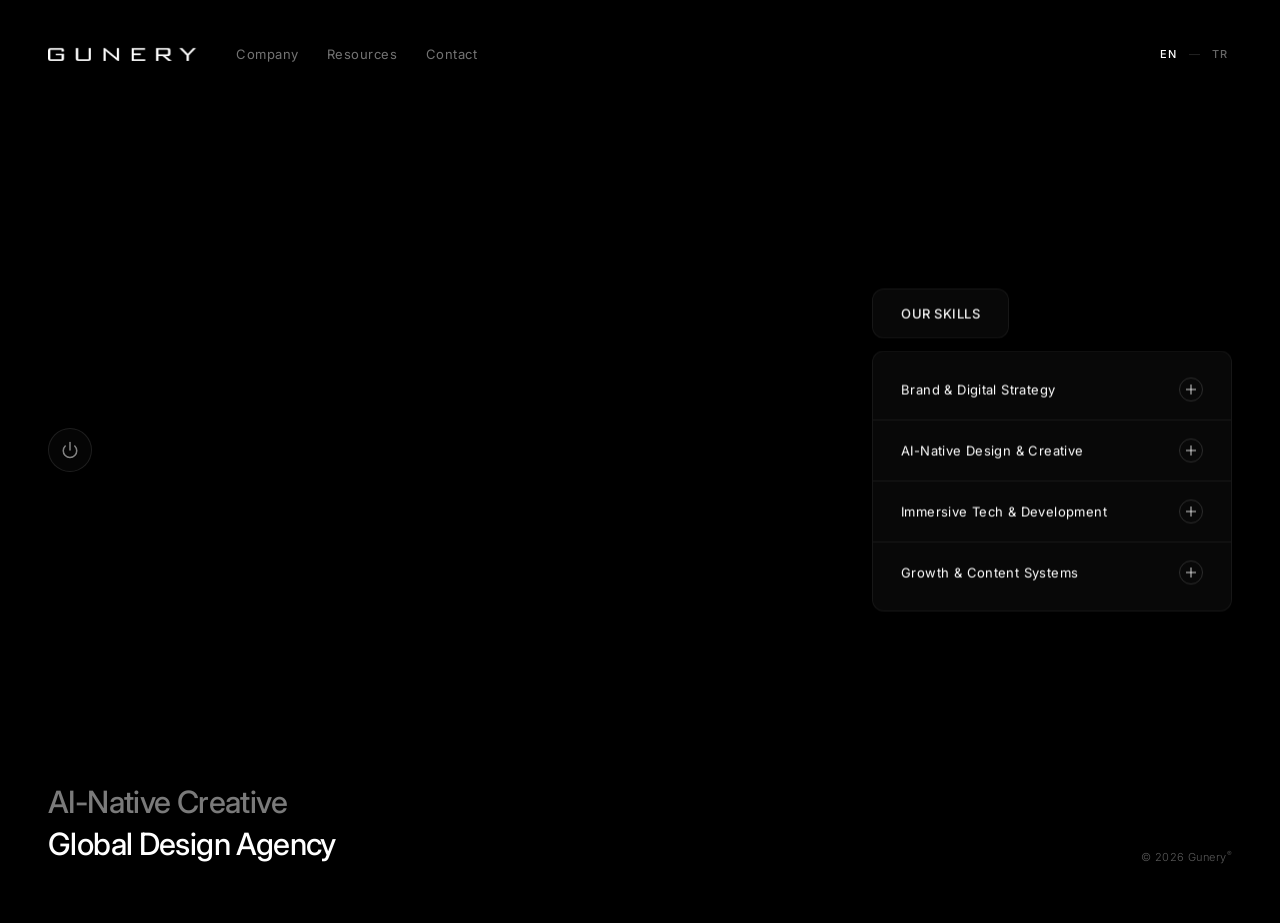
==== commit d831d22d: "feat: add interactive works showcase card and page dimming effect" ====
--- a/index.html
+++ b/index.html
@@ -5,6 +5,21 @@
     <meta name="viewport" content="width=device-width, initial-scale=1.0">
     <meta name="description" content="Gunery — AI-native creative agency delivering global brand strategy, immersive design, and digital experiences.">
     <title>Gunery — AI-Native Creative Agency</title>
+
+    <!-- Open Graph / Facebook -->
+    <meta property="og:type" content="website">
+    <meta property="og:url" content="https://www.gunery.com/">
+    <meta property="og:title" content="Gunery — AI-Native Creative Agency">
+    <meta property="og:description" content="AI-native creative agency delivering global brand strategy, immersive design, and digital experiences.">
+    <meta property="og:image" content="https://www.gunery.com/og-image.png">
+
+    <!-- Twitter -->
+    <meta property="twitter:card" content="summary_large_image">
+    <meta property="twitter:url" content="https://www.gunery.com/">
+    <meta property="twitter:title" content="Gunery — AI-Native Creative Agency">
+    <meta property="twitter:description" content="AI-native creative agency delivering global brand strategy, immersive design, and digital experiences.">
+    <meta property="twitter:image" content="https://www.gunery.com/og-image.png">
+
     <link rel="preconnect" href="https://fonts.googleapis.com">
     <link rel="preconnect" href="https://fonts.gstatic.com" crossorigin>
     <link href="https://fonts.googleapis.com/css2?family=Inter:wght@300;400;500;600&display=swap" rel="stylesheet">
@@ -53,114 +68,170 @@
             </div>
         </div>
 
-        <!-- Right Accordion Section -->
-        <nav class="services-accordion" id="servicesAccordion">
-
-            <!-- 01 -->
-            <div class="accordion-item" data-index="0">
-                <button class="accordion-trigger" aria-expanded="false">
-                    <span class="accordion-title" data-en="Brand &amp; Digital Strategy" data-tr="Marka ve Dijital Strateji">Brand &amp; Digital Strategy</span>
-                    <span class="accordion-icon">
-                        <svg width="18" height="18" viewBox="0 0 18 18" fill="none">
-                            <line class="icon-h" x1="0" y1="9" x2="18" y2="9" stroke="white" stroke-width="1.5"/>
-                            <line class="icon-v" x1="9" y1="0" x2="9" y2="18" stroke="white" stroke-width="1.5"/>
-                        </svg>
-                    </span>
-                </button>
-                <div class="accordion-panel">
-                    <p class="accordion-desc"
-                       data-en="Defining high-impact positioning and growth engines for modern digital ecosystems."
-                       data-tr="Modern dijital ekosistemler için yüksek etkili konumlandırma ve büyüme motorları tanımlıyoruz."
-                    >Defining high-impact positioning and growth engines for modern digital ecosystems.</p>
-                    <ul class="accordion-list">
-                        <li data-en="Brand positioning &amp; identity" data-tr="Marka konumlandırma ve kimlik">Brand positioning &amp; identity</li>
-                        <li data-en="Market intelligence &amp; trends" data-tr="Pazar istihbaratı ve trendler">Market intelligence &amp; trends</li>
-                        <li data-en="Competitor landscape analysis" data-tr="Rakip analizi ve konumlandırma">Competitor landscape analysis</li>
-                        <li data-en="Digital growth strategies" data-tr="Dijital büyüme stratejileri">Digital growth strategies</li>
-                        <li data-en="AI roadmap &amp; integration consulting" data-tr="Yapay zekâ entegrasyon danışmanlığı">AI roadmap &amp; integration consulting</li>
-                    </ul>
-                </div>
-            </div>
-
-            <!-- 02 -->
-            <div class="accordion-item" data-index="1">
-                <button class="accordion-trigger" aria-expanded="false">
-                    <span class="accordion-title" data-en="AI-Native Design &amp; Creative" data-tr="Yapay Zekâ Destekli Tasarım ve Kreatif">AI-Native Design &amp; Creative</span>
-                    <span class="accordion-icon">
-                        <svg width="18" height="18" viewBox="0 0 18 18" fill="none">
-                            <line class="icon-h" x1="0" y1="9" x2="18" y2="9" stroke="white" stroke-width="1.5"/>
-                            <line class="icon-v" x1="9" y1="0" x2="9" y2="18" stroke="white" stroke-width="1.5"/>
-                        </svg>
-                    </span>
-                </button>
-                <div class="accordion-panel">
-                    <p class="accordion-desc"
-                       data-en="Blending human creativity with advanced AI workflows for unparalleled speed and aesthetics."
-                       data-tr="Eşsiz hız ve estetik için insan yaratıcılığını gelişmiş yapay zekâ iş akışlarıyla harmanlıyoruz."
-                    >Blending human creativity with advanced AI workflows for unparalleled speed and aesthetics.</p>
-                    <ul class="accordion-list">
-                        <li data-en="AI-assisted graphic &amp; visual design" data-tr="Yapay zekâ destekli grafik ve görsel tasarım">AI-assisted graphic &amp; visual design</li>
-                        <li data-en="Premium UI/UX for web &amp; mobile" data-tr="Web ve mobil için premium UI/UX">Premium UI/UX for web &amp; mobile</li>
-                        <li data-en="Motion graphics &amp; generative art" data-tr="Hareketli grafikler ve üretken sanat">Motion graphics &amp; generative art</li>
-                        <li data-en="3D rendering &amp; concept development" data-tr="3D modelleme ve konsept geliştirme">3D rendering &amp; concept development</li>
-                        <li data-en="Prototyping &amp; creative direction" data-tr="Prototipleme ve kreatif direktörlük">Prototyping &amp; creative direction</li>
-                    </ul>
-                </div>
-            </div>
-
-            <!-- 03 -->
-            <div class="accordion-item" data-index="2">
-                <button class="accordion-trigger" aria-expanded="false">
-                    <span class="accordion-title" data-en="Immersive Tech &amp; Development" data-tr="İnteraktif Teknoloji ve Geliştirme">Immersive Tech &amp; Development</span>
-                    <span class="accordion-icon">
-                        <svg width="18" height="18" viewBox="0 0 18 18" fill="none">
-                            <line class="icon-h" x1="0" y1="9" x2="18" y2="9" stroke="white" stroke-width="1.5"/>
-                            <line class="icon-v" x1="9" y1="0" x2="9" y2="18" stroke="white" stroke-width="1.5"/>
-                        </svg>
-                    </span>
-                </button>
-                <div class="accordion-panel">
-                    <p class="accordion-desc"
-                       data-en="Building responsive, custom, and interactive digital products that work flawlessly."
-                       data-tr="Kusursuz çalışan, duyarlı, özel ve etkileşimli dijital ürünler geliştiriyoruz."
-                    >Building responsive, custom, and interactive digital products that work flawlessly.</p>
-                    <ul class="accordion-list">
-                        <li data-en="Bespoke front-end engineering" data-tr="Özel ön uç (front-end) mühendisliği">Bespoke front-end engineering</li>
-                        <li data-en="Interactive web platforms" data-tr="Etkileşimli web platformları">Interactive web platforms</li>
-                        <li data-en="Web3 &amp; immersive technology integrations" data-tr="Web3 ve sürükleyici teknoloji entegrasyonları">Web3 &amp; immersive technology integrations</li>
-                        <li data-en="Content Management Systems (CMS)" data-tr="İçerik Yönetim Sistemleri (CMS)">Content Management Systems (CMS)</li>
-                        <li data-en="Custom AI agent &amp; API integrations" data-tr="Özel yapay zekâ ajanı ve API entegrasyonları">Custom AI agent &amp; API integrations</li>
-                    </ul>
-                </div>
-            </div>
-
-            <!-- 04 -->
-            <div class="accordion-item" data-index="3">
-                <button class="accordion-trigger" aria-expanded="false">
-                    <span class="accordion-title" data-en="Growth &amp; Content Systems" data-tr="Büyüme ve İçerik Sistemleri">Growth &amp; Content Systems</span>
-                    <span class="accordion-icon">
-                        <svg width="18" height="18" viewBox="0 0 18 18" fill="none">
-                            <line class="icon-h" x1="0" y1="9" x2="18" y2="9" stroke="white" stroke-width="1.5"/>
-                            <line class="icon-v" x1="9" y1="0" x2="9" y2="18" stroke="white" stroke-width="1.5"/>
-                        </svg>
-                    </span>
-                </button>
-                <div class="accordion-panel">
-                    <p class="accordion-desc"
-                       data-en="Creating multi-channel content engines and automated growth loops to scale brands."
-                       data-tr="Markaları büyütmek için çok kanallı içerik motorları ve otomatik büyüme döngüleri oluşturuyoruz."
-                    >Creating multi-channel content engines and automated growth loops to scale brands.</p>
-                    <ul class="accordion-list">
-                        <li data-en="Performance marketing &amp; campaigns" data-tr="Performans pazarlaması ve kampanyalar">Performance marketing &amp; campaigns</li>
-                        <li data-en="Semantic SEO &amp; content marketing" data-tr="Semantik SEO ve içerik pazarlaması">Semantic SEO &amp; content marketing</li>
-                        <li data-en="Automated workflow systems" data-tr="Otomatik iş akış sistemleri">Automated workflow systems</li>
-                        <li data-en="Social media &amp; identity build" data-tr="Sosyal medya ve kimlik inşası">Social media &amp; identity build</li>
-                        <li data-en="Data analytics &amp; conversion optimization" data-tr="Veri analitiği ve dönüşüm optimizasyonu">Data analytics &amp; conversion optimization</li>
-                    </ul>
-                </div>
-            </div>
-
-        </nav>
+        <!-- Right Section Wrapper -->
+        <div class="services-wrapper" id="servicesWrapper">
+            <!-- Title Glass Card -->
+            <div class="services-title-card">
+                <span class="services-title-text" data-en="Our Skills" data-tr="Yeteneklerimiz">Our Skills</span>
+            </div>
+
+            <!-- Right Accordion Section -->
+            <nav class="services-accordion" id="servicesAccordion">
+
+                <!-- 01 -->
+                <div class="accordion-item" data-index="0">
+                    <button class="accordion-trigger" aria-expanded="false">
+                        <span class="accordion-title" data-en="Brand &amp; Digital Strategy" data-tr="Marka ve Dijital Strateji">Brand &amp; Digital Strategy</span>
+                        <span class="accordion-icon">
+                            <svg width="18" height="18" viewBox="0 0 18 18" fill="none">
+                                <line class="icon-h" x1="0" y1="9" x2="18" y2="9" stroke="white" stroke-width="1.5"/>
+                                <line class="icon-v" x1="9" y1="0" x2="9" y2="18" stroke="white" stroke-width="1.5"/>
+                            </svg>
+                        </span>
+                    </button>
+                    <div class="accordion-panel">
+                        <p class="accordion-desc"
+                           data-en="Defining high-impact positioning and growth engines for modern digital ecosystems."
+                           data-tr="Modern dijital ekosistemler için yüksek etkili konumlandırma ve büyüme motorları tanımlıyoruz."
+                        >Defining high-impact positioning and growth engines for modern digital ecosystems.</p>
+                        <ul class="accordion-list">
+                            <li data-en="Brand positioning &amp; identity" data-tr="Marka konumlandırma ve kimlik">Brand positioning &amp; identity</li>
+                            <li data-en="Market intelligence &amp; trends" data-tr="Pazar istihbaratı ve trendler">Market intelligence &amp; trends</li>
+                            <li data-en="Competitor landscape analysis" data-tr="Rakip analizi ve konumlandırma">Competitor landscape analysis</li>
+                            <li data-en="Digital growth strategies" data-tr="Dijital büyüme stratejileri">Digital growth strategies</li>
+                            <li data-en="AI roadmap &amp; integration consulting" data-tr="Yapay zekâ entegrasyon danışmanlığı">AI roadmap &amp; integration consulting</li>
+                        </ul>
+                    </div>
+                </div>
+
+                <!-- 02 -->
+                <div class="accordion-item" data-index="1">
+                    <button class="accordion-trigger" aria-expanded="false">
+                        <span class="accordion-title" data-en="AI-Native Design &amp; Creative" data-tr="Yapay Zekâ Destekli Tasarım ve Kreatif">AI-Native Design &amp; Creative</span>
+                        <span class="accordion-icon">
+                            <svg width="18" height="18" viewBox="0 0 18 18" fill="none">
+                                <line class="icon-h" x1="0" y1="9" x2="18" y2="9" stroke="white" stroke-width="1.5"/>
+                                <line class="icon-v" x1="9" y1="0" x2="9" y2="18" stroke="white" stroke-width="1.5"/>
+                            </svg>
+                        </span>
+                    </button>
+                    <div class="accordion-panel">
+                        <p class="accordion-desc"
+                           data-en="Blending human creativity with advanced AI workflows for unparalleled speed and aesthetics."
+                           data-tr="Eşsiz hız ve estetik için insan yaratıcılığını gelişmiş yapay zekâ iş akışlarıyla harmanlıyoruz."
+                        >Blending human creativity with advanced AI workflows for unparalleled speed and aesthetics.</p>
+                        <ul class="accordion-list">
+                            <li data-en="AI-assisted graphic &amp; visual design" data-tr="Yapay zekâ destekli grafik ve görsel tasarım">AI-assisted graphic &amp; visual design</li>
+                            <li data-en="Premium UI/UX for web &amp; mobile" data-tr="Web ve mobil için premium UI/UX">Premium UI/UX for web &amp; mobile</li>
+                            <li data-en="Motion graphics &amp; generative art" data-tr="Hareketli grafikler ve üretken sanat">Motion graphics &amp; generative art</li>
+                            <li data-en="3D rendering &amp; concept development" data-tr="3D modelleme ve konsept geliştirme">3D rendering &amp; concept development</li>
+                            <li data-en="Prototyping &amp; creative direction" data-tr="Prototipleme ve kreatif direktörlük">Prototyping &amp; creative direction</li>
+                        </ul>
+                    </div>
+                </div>
+
+                <!-- 03 -->
+                <div class="accordion-item" data-index="2">
+                    <button class="accordion-trigger" aria-expanded="false">
+                        <span class="accordion-title" data-en="Immersive Tech &amp; Development" data-tr="İnteraktif Teknoloji ve Geliştirme">Immersive Tech &amp; Development</span>
+                        <span class="accordion-icon">
+                            <svg width="18" height="18" viewBox="0 0 18 18" fill="none">
+                                <line class="icon-h" x1="0" y1="9" x2="18" y2="9" stroke="white" stroke-width="1.5"/>
+                                <line class="icon-v" x1="9" y1="0" x2="9" y2="18" stroke="white" stroke-width="1.5"/>
+                            </svg>
+                        </span>
+                    </button>
+                    <div class="accordion-panel">
+                        <p class="accordion-desc"
+                           data-en="Building responsive, custom, and interactive digital products that work flawlessly."
+                           data-tr="Kusursuz çalışan, duyarlı, özel ve etkileşimli dijital ürünler geliştiriyoruz."
+                        >Building responsive, custom, and interactive digital products that work flawlessly.</p>
+                        <ul class="accordion-list">
+                            <li data-en="Bespoke front-end engineering" data-tr="Özel ön uç (front-end) mühendisliği">Bespoke front-end engineering</li>
+                            <li data-en="Interactive web platforms" data-tr="Etkileşimli web platformları">Interactive web platforms</li>
+                            <li data-en="Web3 &amp; immersive technology integrations" data-tr="Web3 ve sürükleyici teknoloji entegrasyonları">Web3 &amp; immersive technology integrations</li>
+                            <li data-en="Content Management Systems (CMS)" data-tr="İçerik Yönetim Sistemleri (CMS)">Content Management Systems (CMS)</li>
+                            <li data-en="Custom AI agent &amp; API integrations" data-tr="Özel yapay zekâ ajanı ve API entegrasyonları">Custom AI agent &amp; API integrations</li>
+                        </ul>
+                    </div>
+                </div>
+
+                <!-- 04 -->
+                <div class="accordion-item" data-index="3">
+                    <button class="accordion-trigger" aria-expanded="false">
+                        <span class="accordion-title" data-en="Growth &amp; Content Systems" data-tr="Büyüme ve İçerik Sistemleri">Growth &amp; Content Systems</span>
+                        <span class="accordion-icon">
+                            <svg width="18" height="18" viewBox="0 0 18 18" fill="none">
+                                <line class="icon-h" x1="0" y1="9" x2="18" y2="9" stroke="white" stroke-width="1.5"/>
+                                <line class="icon-v" x1="9" y1="0" x2="9" y2="18" stroke="white" stroke-width="1.5"/>
+                            </svg>
+                        </span>
+                    </button>
+                    <div class="accordion-panel">
+                        <p class="accordion-desc"
+                           data-en="Creating multi-channel content engines and automated growth loops to scale brands."
+                           data-tr="Markaları büyütmek için çok kanallı içerik motorları ve otomatik büyüme döngüleri oluşturuyoruz."
+                        >Creating multi-channel content engines and automated growth loops to scale brands.</p>
+                        <ul class="accordion-list">
+                            <li data-en="Performance marketing &amp; campaigns" data-tr="Performans pazarlaması ve kampanyalar">Performance marketing &amp; campaigns</li>
+                            <li data-en="Semantic SEO &amp; content marketing" data-tr="Semantik SEO ve içerik pazarlaması">Semantic SEO &amp; content marketing</li>
+                            <li data-en="Automated workflow systems" data-tr="Otomatik iş akış sistemleri">Automated workflow systems</li>
+                            <li data-en="Social media &amp; identity build" data-tr="Sosyal medya ve kimlik inşası">Social media &amp; identity build</li>
+                            <li data-en="Data analytics &amp; conversion optimization" data-tr="Veri analitiği ve dönüşüm optimizasyonu">Data analytics &amp; conversion optimization</li>
+                        </ul>
+                    </div>
+                </div>
+
+            </nav>
+        </div>
+
+        <!-- Left Works Showcase -->
+        <div class="works-showcase">
+            <button class="power-btn" id="powerBtn" aria-label="Toggle Portfolio Showcase" data-tooltip="View Showcase">
+                <svg width="20" height="20" viewBox="0 0 24 24" fill="none" stroke="currentColor" stroke-width="2" stroke-linecap="round" stroke-linejoin="round">
+                    <path d="M18.36 6.64a9 9 0 1 1-12.73 0"></path>
+                    <line x1="12" y1="2" x2="12" y2="12"></line>
+                </svg>
+            </button>
+            <div class="works-card" id="worksCard">
+                <div class="works-card-inner">
+                    <div class="works-card-left">
+                        <img src="outdoor factory gunery.png" alt="Outdoor Factory" class="works-card-image">
+                    </div>
+                    <div class="works-card-right">
+                        <div class="works-card-header">
+                            <span class="works-card-client-label" data-en="CLIENT" data-tr="MÜŞTERİ">CLIENT</span>
+                            <h3 class="works-card-client-name">Outdoor Factory</h3>
+                        </div>
+                        <div class="works-card-scope">
+                            <span class="works-card-scope-label" data-en="SCOPE" data-tr="KAPSAM">SCOPE</span>
+                            <p class="works-card-scope-text" data-en="Branding Update · Content Creation · Website Dev" data-tr="Marka Güncellemesi · İçerik Üretimi · Web Geliştirme">Branding Update · Content Creation · Website Dev</p>
+                        </div>
+                        <div class="works-card-notes">
+                            <p class="works-card-notes-text" 
+                               data-en="Redesigning the digital presence for one of the world's largest amusement park builders with an overhauled identity and high-performance web experience."
+                               data-tr="Görsel kimlik yenilemesi ve yüksek performanslı web deneyimi ile dünyanın en büyük tema parkı üreticilerinden birinin dijital varlığını yeniden tasarladık.">
+                                Redesigning the digital presence for one of the world's largest amusement park builders with an overhauled identity and high-performance web experience.
+                            </p>
+                        </div>
+                        <div class="works-card-footer">
+                            <div class="works-card-nav">
+                                <button class="works-nav-btn prev-btn" aria-label="Previous Work" id="worksPrevBtn">
+                                    <svg width="14" height="14" viewBox="0 0 16 16" fill="none" stroke="currentColor" stroke-width="1.8">
+                                        <path d="M10 13L5 8L10 3" stroke-linecap="round" stroke-linejoin="round"/>
+                                    </svg>
+                                </button>
+                                <button class="works-nav-btn next-btn" aria-label="Next Work" id="worksNextBtn">
+                                    <svg width="14" height="14" viewBox="0 0 16 16" fill="none" stroke="currentColor" stroke-width="1.8">
+                                        <path d="M6 3L11 8L6 13" stroke-linecap="round" stroke-linejoin="round"/>
+                                    </svg>
+                                </button>
+                            </div>
+                        </div>
+                    </div>
+                </div>
+            </div>
+        </div>
 
         <!-- Bottom Left Tagline -->
         <div class="tagline" id="tagline">
--- a/style.css
+++ b/style.css
@@ -46,6 +46,32 @@
     pointer-events: none;
 }
 
+.video-overlay::after {
+    content: '';
+    position: absolute;
+    inset: 0;
+    background: rgba(0, 0, 0, 0.65);
+    opacity: 0;
+    pointer-events: none;
+    transition: opacity 0.6s cubic-bezier(0.25, 0.46, 0.45, 0.94);
+    z-index: 1;
+}
+
+.showcase-active .video-overlay::after {
+    opacity: 1;
+}
+
+/* Dimming other background elements when showcase is active */
+.showcase-active .header,
+.showcase-active .mega-menu,
+.showcase-active .services-wrapper,
+.showcase-active .tagline,
+.showcase-active .copyright {
+    opacity: 0.15;
+    filter: blur(2px);
+    pointer-events: none;
+}
+
 /* ============================================
    PAGE WRAPPER
    ============================================ */
@@ -65,10 +91,11 @@
    ============================================ */
 .header {
     position: relative;
-    z-index: 100;
+    z-index: 130;
     display: flex;
     justify-content: space-between;
     align-items: center;
+    transition: opacity 0.6s cubic-bezier(0.25, 0.46, 0.45, 0.94), filter 0.6s cubic-bezier(0.25, 0.46, 0.45, 0.94);
 }
 
 .mobile-menu-toggle {
@@ -192,7 +219,7 @@
                 opacity 0.3s ease,
                 background 0.4s ease,
                 border-color 0.4s ease;
-    z-index: 90;
+    z-index: 120;
     pointer-events: none;
 }
 
@@ -345,7 +372,7 @@
 /* ============================================
    SERVICES ACCORDION (Right Side)
    ============================================ */
-.services-accordion {
+.services-wrapper {
     position: absolute;
     right: 48px;
     top: 50%;
@@ -355,6 +382,41 @@
     opacity: 0;
     animation: fadeInRight 0.9s ease forwards;
     animation-delay: 0.6s;
+    display: flex;
+    flex-direction: column;
+    gap: 12px;
+    transition: opacity 0.6s cubic-bezier(0.25, 0.46, 0.45, 0.94), filter 0.6s cubic-bezier(0.25, 0.46, 0.45, 0.94);
+}
+
+.services-title-card {
+    width: fit-content;
+    align-self: flex-start;
+    background: rgba(255, 255, 255, 0.03);
+    backdrop-filter: blur(12px);
+    -webkit-backdrop-filter: blur(12px);
+    border: 1px solid rgba(255, 255, 255, 0.06);
+    border-radius: 12px;
+    padding: 16px 28px;
+    display: flex;
+    align-items: center;
+    transition: background 0.4s ease, border-color 0.4s ease;
+}
+
+.services-title-card:hover {
+    background: rgba(255, 255, 255, 0.06);
+    border-color: rgba(255, 255, 255, 0.1);
+}
+
+.services-title-text {
+    font-size: 13px;
+    font-weight: 500;
+    letter-spacing: 0.04em;
+    color: rgba(255, 255, 255, 0.95);
+    text-transform: uppercase;
+}
+
+.services-accordion {
+    width: 100%;
     background: rgba(255, 255, 255, 0.03);
     backdrop-filter: blur(12px);
     -webkit-backdrop-filter: blur(12px);
@@ -495,6 +557,7 @@
     opacity: 0;
     animation: fadeInUp 1s ease forwards;
     animation-delay: 0.9s;
+    transition: opacity 0.6s cubic-bezier(0.25, 0.46, 0.45, 0.94), filter 0.6s cubic-bezier(0.25, 0.46, 0.45, 0.94);
 }
 
 .tagline h1 {
@@ -523,6 +586,7 @@
     opacity: 0;
     animation: fadeIn 1s ease forwards;
     animation-delay: 1.2s;
+    transition: opacity 0.6s cubic-bezier(0.25, 0.46, 0.45, 0.94), filter 0.6s cubic-bezier(0.25, 0.46, 0.45, 0.94);
 }
 
 .copyright p {
@@ -1795,6 +1859,321 @@
 }
 
 /* ============================================
+   WORKS SHOWCASE (Left Side)
+   ============================================ */
+.works-showcase {
+    position: absolute;
+    left: 48px;
+    top: 50%;
+    transform: translateY(-50%);
+    z-index: 100;
+}
+
+/* Power Button Style */
+.power-btn {
+    width: 44px;
+    height: 44px;
+    border-radius: 50%;
+    background: rgba(255, 255, 255, 0.02);
+    border: 1px solid rgba(255, 255, 255, 0.1);
+    color: rgba(255, 255, 255, 0.5);
+    display: flex;
+    align-items: center;
+    justify-content: center;
+    cursor: pointer;
+    transition: all 0.4s cubic-bezier(0.25, 0.46, 0.45, 0.94);
+    outline: none;
+    box-shadow: 0 0 0 rgba(255, 255, 255, 0);
+    position: relative;
+    overflow: hidden;
+}
+
+.power-btn::before {
+    content: '';
+    position: absolute;
+    top: 0;
+    left: -150%;
+    width: 50%;
+    height: 100%;
+    background: linear-gradient(
+        to right,
+        rgba(255, 255, 255, 0) 0%,
+        rgba(255, 255, 255, 0.25) 50%,
+        rgba(255, 255, 255, 0) 100%
+    );
+    transform: skewX(-25deg);
+    pointer-events: none;
+    z-index: 1;
+    animation: buttonShine 3s cubic-bezier(0.25, 0.46, 0.45, 0.94) infinite;
+}
+
+@keyframes buttonShine {
+    0% {
+        left: -150%;
+    }
+    40% {
+        left: 150%;
+    }
+    100% {
+        left: 150%;
+    }
+}
+
+.power-btn:hover {
+    background: rgba(255, 255, 255, 0.06);
+    border-color: rgba(255, 255, 255, 0.35);
+    color: #fff;
+    box-shadow: 0 0 15px rgba(255, 255, 255, 0.1);
+}
+
+.power-btn.active {
+    background: rgba(255, 255, 255, 0.08);
+    border-color: #fff;
+    color: #fff;
+    box-shadow: 0 0 20px rgba(255, 255, 255, 0.2);
+}
+
+.power-btn svg {
+    width: 18px;
+    height: 18px;
+    transition: transform 0.4s ease;
+}
+
+.power-btn.active svg {
+    transform: scale(1.1);
+    filter: drop-shadow(0 0 5px rgba(255, 255, 255, 0.8));
+}
+
+/* Power Button Tooltip */
+.power-btn::after {
+    content: attr(data-tooltip);
+    position: absolute;
+    left: 56px;
+    top: 50%;
+    transform: translateY(-50%) translateX(-10px);
+    background: rgba(0, 0, 0, 0.85);
+    border: 1px solid rgba(255, 255, 255, 0.08);
+    backdrop-filter: blur(8px);
+    -webkit-backdrop-filter: blur(8px);
+    padding: 6px 12px;
+    border-radius: 4px;
+    font-size: 11px;
+    font-weight: 400;
+    color: rgba(255, 255, 255, 0.85);
+    white-space: nowrap;
+    opacity: 0;
+    pointer-events: none;
+    transition: all 0.3s cubic-bezier(0.25, 0.46, 0.45, 0.94);
+    z-index: 110;
+}
+
+.power-btn:hover::after {
+    opacity: 1;
+    transform: translateY(-50%) translateX(0);
+}
+
+/* Works Card Glass style */
+.works-card {
+    position: absolute;
+    left: 62px;
+    top: 50%;
+    transform: translateY(-50%) translateX(-30px);
+    width: 660px;
+    height: 280px;
+    opacity: 0;
+    visibility: hidden;
+    background: rgba(255, 255, 255, 0.03);
+    backdrop-filter: blur(12px);
+    -webkit-backdrop-filter: blur(12px);
+    border: 1px solid rgba(255, 255, 255, 0.06);
+    border-radius: 12px;
+    padding: 20px;
+    transition: all 0.5s cubic-bezier(0.25, 0.46, 0.45, 0.94);
+    pointer-events: none;
+}
+
+.works-card.active {
+    opacity: 1;
+    visibility: visible;
+    transform: translateY(-50%) translateX(0);
+    pointer-events: auto;
+}
+
+.works-card-inner {
+    display: flex;
+    width: 100%;
+    height: 100%;
+    gap: 20px;
+    transition: opacity 0.3s ease, transform 0.3s ease;
+}
+
+.works-card-inner.changing {
+    opacity: 0;
+    transform: translateY(5px);
+}
+
+/* Works Card Left (Image Column) with Staggered Slide In */
+.works-card-left {
+    width: 48%;
+    height: 100%;
+    border-radius: 8px;
+    overflow: hidden;
+    border: 1px solid rgba(255, 255, 255, 0.05);
+    position: relative;
+    opacity: 0;
+    transform: translateX(-20px);
+    transition: all 0.6s cubic-bezier(0.25, 0.46, 0.45, 0.94) 0.1s;
+}
+
+.works-card.active .works-card-left {
+    opacity: 1;
+    transform: translateX(0);
+}
+
+.works-card-image {
+    width: 100%;
+    height: 100%;
+    object-fit: cover;
+    display: block;
+    transition: transform 0.5s ease;
+}
+
+.works-card-left:hover .works-card-image {
+    transform: scale(1.05);
+}
+
+/* Works Card Right (Text Column) with Staggered Slide In */
+.works-card-right {
+    width: 52%;
+    display: flex;
+    flex-direction: column;
+    justify-content: space-between;
+    padding: 2px 0;
+    opacity: 0;
+    transform: translateX(20px);
+    transition: all 0.6s cubic-bezier(0.25, 0.46, 0.45, 0.94) 0.2s;
+}
+
+.works-card.active .works-card-right {
+    opacity: 1;
+    transform: translateX(0);
+}
+
+.works-card-header {
+    margin-bottom: 14px;
+}
+
+.works-card-client-label,
+.works-card-scope-label {
+    font-size: 8.5px;
+    font-weight: 400;
+    letter-spacing: 0.14em;
+    color: rgba(255, 255, 255, 0.35);
+    display: block;
+    margin-bottom: 4px;
+    text-transform: uppercase;
+}
+
+.works-card-client-name {
+    font-size: 23px;
+    font-weight: 400;
+    color: #fff;
+    letter-spacing: -0.02em;
+    line-height: 1.25;
+}
+
+.works-card-scope {
+    margin-bottom: 14px;
+}
+
+.works-card-scope-text {
+    font-size: 12.5px;
+    font-weight: 400;
+    color: rgba(255, 255, 255, 0.85);
+    line-height: 1.4;
+}
+
+.works-card-notes-text {
+    font-size: 13px;
+    font-weight: 300;
+    line-height: 1.55;
+    color: rgba(255, 255, 255, 0.60);
+}
+
+/* Works Card Navigation Footer */
+.works-card-footer {
+    display: flex;
+    justify-content: flex-end;
+    align-items: center;
+    margin-top: auto;
+    padding-top: 6px;
+}
+
+.works-card-nav {
+    display: flex;
+    align-items: center;
+    gap: 6px;
+    background: rgba(255, 255, 255, 0.03);
+    border: 1px solid rgba(255, 255, 255, 0.06);
+    border-radius: 20px;
+    padding: 4px 8px;
+}
+
+.works-nav-btn {
+    background: none;
+    border: none;
+    color: rgba(255, 255, 255, 0.45);
+    cursor: pointer;
+    display: flex;
+    align-items: center;
+    justify-content: center;
+    padding: 3px;
+    transition: color 0.3s ease;
+    outline: none;
+}
+
+.works-nav-btn svg {
+    transition: transform 0.25s cubic-bezier(0.25, 0.46, 0.45, 0.94);
+}
+
+.works-nav-btn:hover {
+    color: #fff;
+}
+
+.works-nav-btn.prev-btn:hover svg {
+    transform: translateX(-2px);
+}
+
+.works-nav-btn.next-btn:hover svg {
+    transform: translateX(2px);
+}
+
+/* Intermediate Viewport Scaling to Prevent Overlap */
+@media (max-width: 1300px) and (min-width: 1025px) {
+    .works-card {
+        width: 500px;
+        height: 290px;
+        padding: 18px;
+    }
+    
+    .works-card-inner {
+        gap: 16px;
+    }
+    
+    .works-card-left {
+        width: 45%;
+    }
+    
+    .works-card-right {
+        width: 55%;
+    }
+
+    .works-card-client-name {
+        font-size: 20px;
+    }
+}
+
+/* ============================================
    RESPONSIVE
    ============================================ */
 @media (max-width: 1024px) {
@@ -1850,6 +2229,7 @@
     body.scroll-locked {
         overflow: hidden !important;
         height: 100vh !important;
+        height: 100dvh !important;
     }
 
     /* Mobile Drawer */
@@ -2175,7 +2555,35 @@
     }
 
     .page-wrapper {
+        height: auto;
+        min-height: 100vh;
+        min-height: 100dvh;
         padding: 24px 24px 24px 24px;
+        z-index: auto;
+    }
+
+    .header,
+    .tagline,
+    .copyright {
+        flex-shrink: 0;
+    }
+
+    .header {
+        z-index: 1100;
+    }
+
+    .services-wrapper {
+        position: relative;
+        right: auto;
+        top: auto;
+        transform: none;
+        width: 100%;
+        margin-top: 40px;
+        display: flex;
+        flex-direction: column;
+        gap: 12px;
+        animation: fadeInUp 0.9s ease forwards;
+        animation-delay: 0.6s;
     }
 
     .services-accordion {
@@ -2184,8 +2592,8 @@
         top: auto;
         transform: none;
         width: 100%;
-        margin-top: 40px;
-        animation-name: fadeInUp;
+        margin-top: 0;
+        animation: none;
     }
 
     .accordion-trigger {
@@ -2299,5 +2707,91 @@
         width: 100%;
         justify-content: center;
     }
-}
-
+
+    /* Responsive Works Showcase */
+    .works-showcase {
+        position: relative;
+        left: auto;
+        top: auto;
+        transform: none;
+        width: 100%;
+        margin-top: 32px;
+        display: flex;
+        flex-direction: column;
+        align-items: center;
+        gap: 16px;
+    }
+
+    .power-btn {
+        position: relative;
+        left: auto;
+        top: auto;
+        transform: none;
+    }
+    
+    .power-btn::after {
+        display: none !important;
+    }
+
+    .works-card {
+        position: relative;
+        left: auto;
+        top: auto;
+        transform: translateY(-15px);
+        width: 100%;
+        height: auto;
+        max-height: 0;
+        opacity: 0;
+        visibility: hidden;
+        overflow: hidden;
+        padding: 0 16px;
+        margin: 0;
+        transition: all 0.5s cubic-bezier(0.25, 0.46, 0.45, 0.94);
+        border: none;
+    }
+
+    .works-card.active {
+        max-height: 800px;
+        opacity: 1;
+        visibility: visible;
+        transform: translateY(0);
+        padding: 20px 16px;
+        border: 1px solid rgba(255, 255, 255, 0.06);
+    }
+
+    .works-card-inner {
+        flex-direction: column;
+        gap: 20px;
+    }
+
+    .works-card-left {
+        width: 100%;
+        height: 180px;
+        opacity: 0;
+        transform: translateY(-10px);
+        transition: all 0.5s ease 0.1s;
+    }
+    
+    .works-card.active .works-card-left {
+        opacity: 1;
+        transform: translateY(0);
+    }
+
+    .works-card-right {
+        width: 100%;
+        opacity: 0;
+        transform: translateY(10px);
+        transition: all 0.5s ease 0.2s;
+    }
+    
+    .works-card.active .works-card-right {
+        opacity: 1;
+        transform: translateY(0);
+    }
+    
+    .works-card-notes-text {
+        font-size: 12px;
+        line-height: 1.5;
+    }
+}
+
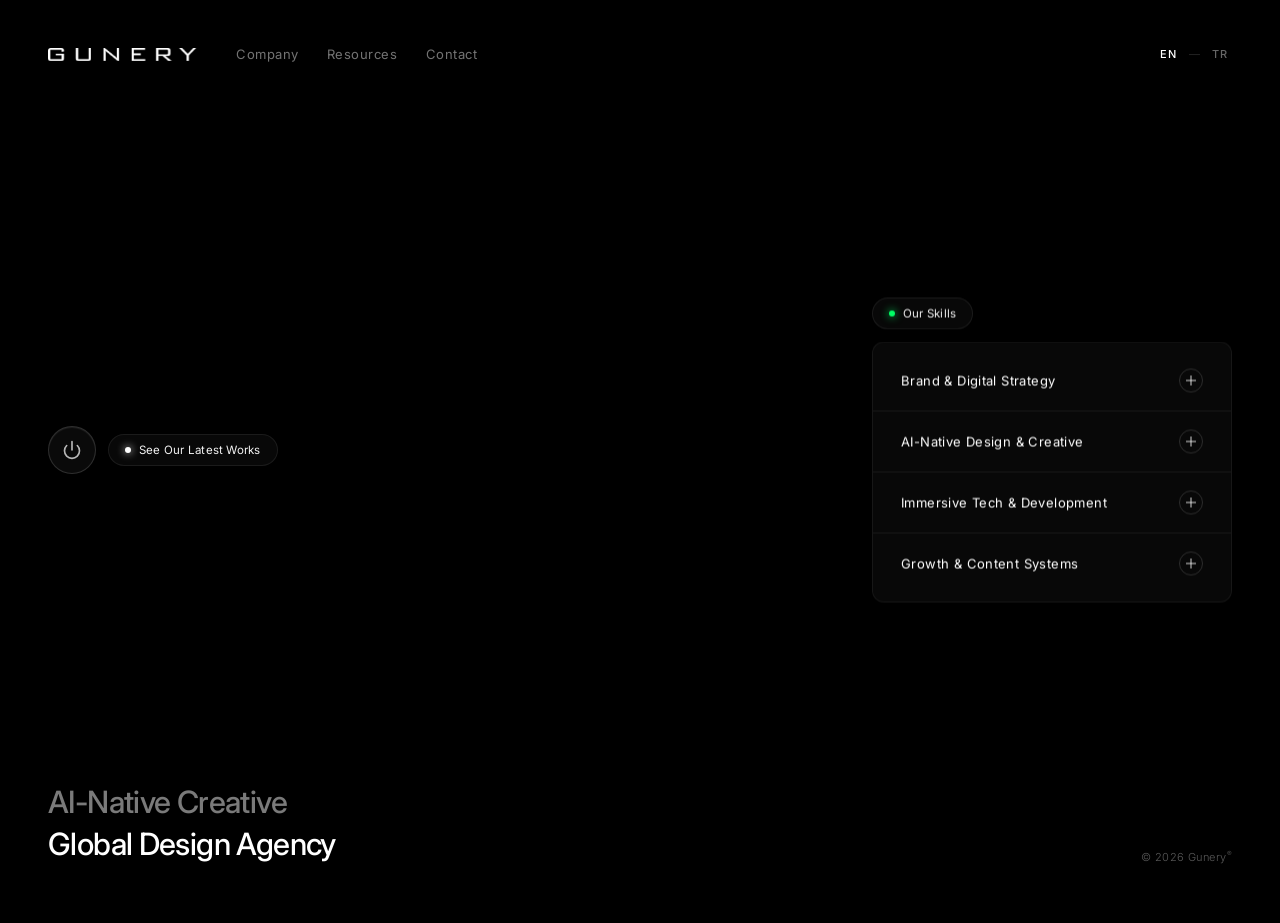
==== commit 8960d1c4: "feat: style Our Skills badge and update assets" ====
--- a/index.html
+++ b/index.html
@@ -23,7 +23,7 @@
     <link rel="preconnect" href="https://fonts.googleapis.com">
     <link rel="preconnect" href="https://fonts.gstatic.com" crossorigin>
     <link href="https://fonts.googleapis.com/css2?family=Inter:wght@300;400;500;600&display=swap" rel="stylesheet">
-    <link rel="stylesheet" href="style.css">
+    <link rel="stylesheet" href="style.css?v=2">
 </head>
 <body>
 
@@ -72,6 +72,7 @@
         <div class="services-wrapper" id="servicesWrapper">
             <!-- Title Glass Card -->
             <div class="services-title-card">
+                <span class="services-title-dot"></span>
                 <span class="services-title-text" data-en="Our Skills" data-tr="Yeteneklerimiz">Our Skills</span>
             </div>
 
@@ -193,6 +194,11 @@
                     <line x1="12" y1="2" x2="12" y2="12"></line>
                 </svg>
             </button>
+            <div class="power-btn-sonar"></div>
+            <div class="power-hint" id="powerHint">
+                <span class="power-hint-dot"></span>
+                <span class="power-hint-text" data-en="See Our Latest Works" data-tr="Son İşlerimize Göz Atın">See Our Latest Works</span>
+            </div>
             <div class="works-card" id="worksCard">
                 <div class="works-card-inner">
                     <div class="works-card-left">
--- a/style.css
+++ b/style.css
@@ -394,25 +394,48 @@
     background: rgba(255, 255, 255, 0.03);
     backdrop-filter: blur(12px);
     -webkit-backdrop-filter: blur(12px);
-    border: 1px solid rgba(255, 255, 255, 0.06);
-    border-radius: 12px;
-    padding: 16px 28px;
+    border: 1px solid rgba(255, 255, 255, 0.08);
+    border-radius: 20px;
+    padding: 8px 16px;
     display: flex;
     align-items: center;
+    gap: 8px;
     transition: background 0.4s ease, border-color 0.4s ease;
 }
 
 .services-title-card:hover {
     background: rgba(255, 255, 255, 0.06);
-    border-color: rgba(255, 255, 255, 0.1);
+    border-color: rgba(255, 255, 255, 0.12);
+}
+
+.services-title-dot {
+    width: 6px;
+    height: 6px;
+    background: #00ff66;
+    border-radius: 50%;
+    box-shadow: 0 0 8px #00ff66;
+    animation: hintDotPulseGreen 1.5s infinite;
+}
+
+@keyframes hintDotPulseGreen {
+    0%, 100% {
+        opacity: 0.5;
+        transform: scale(0.9);
+    }
+    50% {
+        opacity: 1;
+        transform: scale(1.25);
+        box-shadow: 0 0 12px rgba(0, 255, 102, 0.8);
+    }
 }
 
 .services-title-text {
-    font-size: 13px;
-    font-weight: 500;
-    letter-spacing: 0.04em;
+    font-size: 11.5px;
+    font-weight: 400;
+    letter-spacing: 0.02em;
     color: rgba(255, 255, 255, 0.95);
-    text-transform: uppercase;
+    text-transform: none;
+    white-space: nowrap;
 }
 
 .services-accordion {
@@ -1871,21 +1894,22 @@
 
 /* Power Button Style */
 .power-btn {
-    width: 44px;
-    height: 44px;
+    width: 48px;
+    height: 48px;
     border-radius: 50%;
-    background: rgba(255, 255, 255, 0.02);
-    border: 1px solid rgba(255, 255, 255, 0.1);
-    color: rgba(255, 255, 255, 0.5);
+    background: rgba(255, 255, 255, 0.04);
+    border: 1px solid rgba(255, 255, 255, 0.15);
+    color: rgba(255, 255, 255, 0.7);
     display: flex;
     align-items: center;
     justify-content: center;
     cursor: pointer;
     transition: all 0.4s cubic-bezier(0.25, 0.46, 0.45, 0.94);
     outline: none;
-    box-shadow: 0 0 0 rgba(255, 255, 255, 0);
+    box-shadow: 0 4px 15px rgba(0, 0, 0, 0.15), inset 0 1px 1px rgba(255, 255, 255, 0.08);
     position: relative;
     overflow: hidden;
+    z-index: 101; /* Stay above sonar and hint */
 }
 
 .power-btn::before {
@@ -1920,35 +1944,134 @@
 }
 
 .power-btn:hover {
-    background: rgba(255, 255, 255, 0.06);
-    border-color: rgba(255, 255, 255, 0.35);
+    background: rgba(255, 255, 255, 0.1);
+    border-color: rgba(255, 255, 255, 0.4);
     color: #fff;
-    box-shadow: 0 0 15px rgba(255, 255, 255, 0.1);
+    box-shadow: 0 0 20px rgba(255, 255, 255, 0.25), inset 0 1px 2px rgba(255, 255, 255, 0.2);
 }
 
 .power-btn.active {
-    background: rgba(255, 255, 255, 0.08);
+    background: rgba(255, 255, 255, 0.15);
     border-color: #fff;
     color: #fff;
-    box-shadow: 0 0 20px rgba(255, 255, 255, 0.2);
+    box-shadow: 0 0 25px rgba(255, 255, 255, 0.35), inset 0 1px 2px rgba(255, 255, 255, 0.3);
 }
 
 .power-btn svg {
-    width: 18px;
-    height: 18px;
+    width: 20px;
+    height: 20px;
     transition: transform 0.4s ease;
 }
 
 .power-btn.active svg {
     transform: scale(1.1);
     filter: drop-shadow(0 0 5px rgba(255, 255, 255, 0.8));
+}
+
+/* Power Button Sonar Wave */
+.power-btn-sonar {
+    position: absolute;
+    left: 24px;
+    top: 24px;
+    width: 48px;
+    height: 48px;
+    margin-left: -24px;
+    margin-top: -24px;
+    border-radius: 50%;
+    border: 1px solid rgba(255, 255, 255, 0.3);
+    pointer-events: none;
+    z-index: 99;
+    opacity: 0;
+    transform: scale(1);
+    animation: sonarRipple 4s cubic-bezier(0.1, 0.8, 0.3, 1) infinite;
+}
+
+.power-btn.active ~ .power-btn-sonar {
+    animation: none;
+    opacity: 0;
+    display: none;
+}
+
+@keyframes sonarRipple {
+    0% {
+        transform: scale(0.95);
+        opacity: 0;
+        box-shadow: 0 0 0 0 rgba(255, 255, 255, 0.2);
+    }
+    10% {
+        opacity: 0.85;
+        border-color: rgba(255, 255, 255, 0.4);
+    }
+    100% {
+        transform: scale(1.8);
+        opacity: 0;
+        border-color: rgba(255, 255, 255, 0);
+        box-shadow: 0 0 20px 10px rgba(255, 255, 255, 0);
+    }
+}
+
+/* Floating Power Text Hint */
+.power-hint {
+    position: absolute;
+    left: 60px;
+    top: 50%;
+    transform: translateY(-50%) translateX(0);
+    background: rgba(255, 255, 255, 0.03);
+    border: 1px solid rgba(255, 255, 255, 0.08);
+    backdrop-filter: blur(12px);
+    -webkit-backdrop-filter: blur(12px);
+    padding: 8px 16px;
+    border-radius: 20px;
+    font-size: 11.5px;
+    font-weight: 400;
+    letter-spacing: 0.02em;
+    color: rgba(255, 255, 255, 0.95);
+    white-space: nowrap;
+    pointer-events: none;
+    opacity: 1;
+    transition: all 0.6s cubic-bezier(0.16, 1, 0.3, 1);
+    z-index: 98;
+    box-shadow: 0 4px 20px rgba(0, 0, 0, 0.2);
+    display: flex;
+    align-items: center;
+    gap: 8px;
+}
+
+/* Auto-hide hint when button is active or hovered (showing tooltip instead) */
+.power-btn.active ~ .power-hint,
+.power-btn:hover ~ .power-hint {
+    opacity: 0 !important;
+    visibility: hidden !important;
+    transform: translateY(-50%) translateX(-15px) !important;
+    transition: all 0.3s ease;
+}
+
+.power-hint-dot {
+    width: 6px;
+    height: 6px;
+    background: #fff;
+    border-radius: 50%;
+    box-shadow: 0 0 8px #fff;
+    animation: hintDotPulse 1.5s infinite;
+}
+
+@keyframes hintDotPulse {
+    0%, 100% {
+        opacity: 0.5;
+        transform: scale(0.9);
+    }
+    50% {
+        opacity: 1;
+        transform: scale(1.25);
+        box-shadow: 0 0 12px rgba(255, 255, 255, 0.8);
+    }
 }
 
 /* Power Button Tooltip */
 .power-btn::after {
     content: attr(data-tooltip);
     position: absolute;
-    left: 56px;
+    left: 60px;
     top: 50%;
     transform: translateY(-50%) translateX(-10px);
     background: rgba(0, 0, 0, 0.85);
@@ -1975,7 +2098,7 @@
 /* Works Card Glass style */
 .works-card {
     position: absolute;
-    left: 62px;
+    left: 68px;
     top: 50%;
     transform: translateY(-50%) translateX(-30px);
     width: 660px;
@@ -2733,6 +2856,48 @@
         display: none !important;
     }
 
+    .power-btn-sonar {
+        left: 50% !important;
+        top: 24px !important;
+        margin: 0 !important;
+        transform: translate(-50%, -50%) scale(1);
+        animation: sonarRippleMobile 4s cubic-bezier(0.1, 0.8, 0.3, 1) infinite !important;
+    }
+
+    @keyframes sonarRippleMobile {
+        0% {
+            transform: translate(-50%, -50%) scale(0.95);
+            opacity: 0;
+            box-shadow: 0 0 0 0 rgba(255, 255, 255, 0.2);
+        }
+        10% {
+            opacity: 0.85;
+            border-color: rgba(255, 255, 255, 0.4);
+        }
+        100% {
+            transform: translate(-50%, -50%) scale(1.8);
+            opacity: 0;
+            border-color: rgba(255, 255, 255, 0);
+            box-shadow: 0 0 20px 10px rgba(255, 255, 255, 0);
+        }
+    }
+
+    .power-hint {
+        position: relative !important;
+        left: auto !important;
+        top: auto !important;
+        transform: translateY(0) !important;
+        margin: 0 auto !important;
+        opacity: 1 !important;
+        transition: all 0.5s ease;
+    }
+
+    .power-btn.active ~ .power-hint,
+    .power-btn:hover ~ .power-hint {
+        display: none !important;
+        opacity: 0 !important;
+    }
+
     .works-card {
         position: relative;
         left: auto;
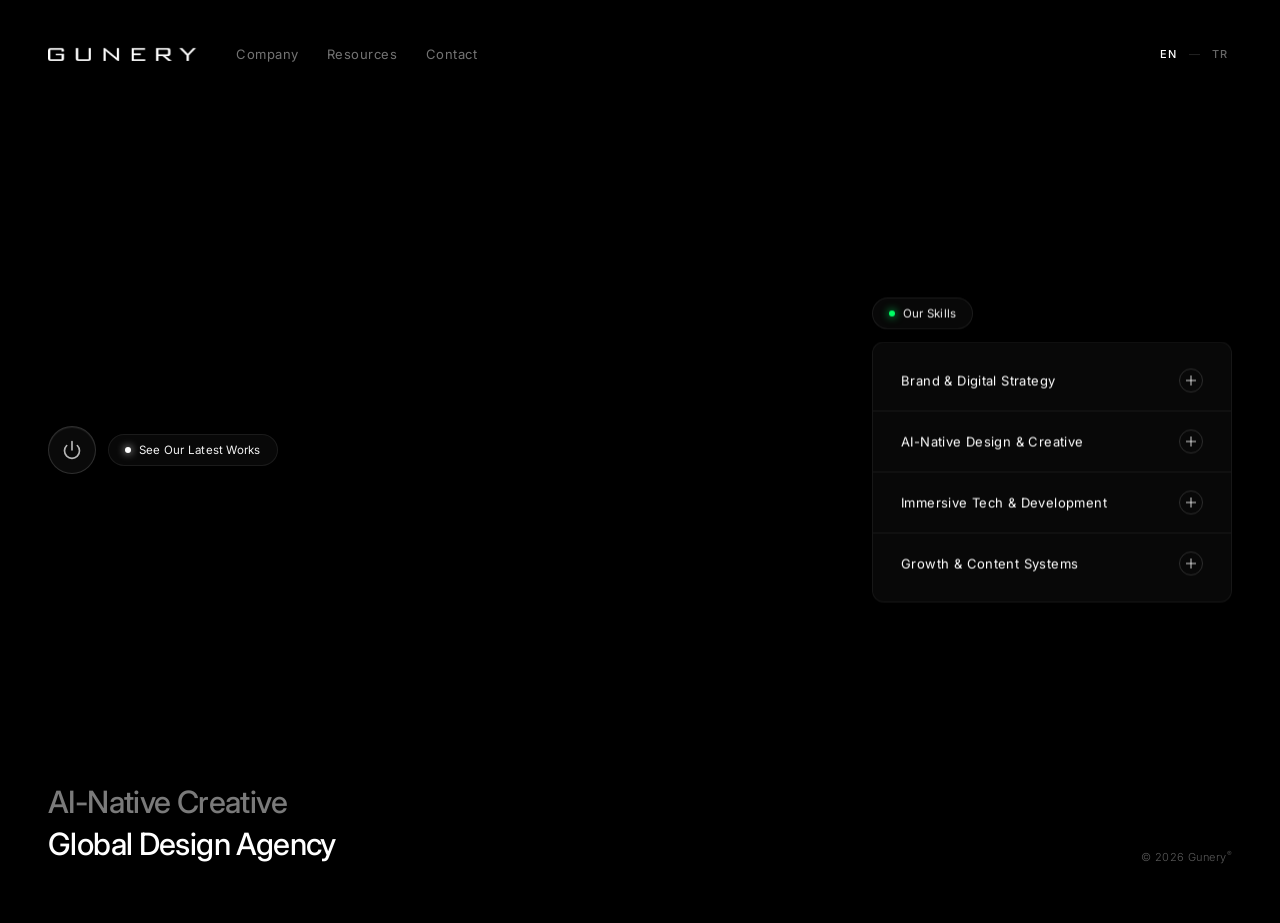
==== commit 71573d2f: "feat: add TDU Defense, TDU Defense 3D Marketing, Modern Bodrum, and Clooned to portfolio showcase, u" ====
--- a/index.html
+++ b/index.html
@@ -202,22 +202,23 @@
             <div class="works-card" id="worksCard">
                 <div class="works-card-inner">
                     <div class="works-card-left">
-                        <img src="outdoor factory gunery.png" alt="Outdoor Factory" class="works-card-image">
+                        <img src="" alt="TDU Defense 3D Marketing" class="works-card-image" style="display: none;">
+                        <video class="works-card-video" src="tdudefense - 3d works.mp4" autoplay muted loop playsinline style="display: block;"></video>
                     </div>
                     <div class="works-card-right">
                         <div class="works-card-header">
                             <span class="works-card-client-label" data-en="CLIENT" data-tr="MÜŞTERİ">CLIENT</span>
-                            <h3 class="works-card-client-name">Outdoor Factory</h3>
+                            <h3 class="works-card-client-name">TDU Defense 3D Marketing</h3>
                         </div>
                         <div class="works-card-scope">
                             <span class="works-card-scope-label" data-en="SCOPE" data-tr="KAPSAM">SCOPE</span>
-                            <p class="works-card-scope-text" data-en="Branding Update · Content Creation · Website Dev" data-tr="Marka Güncellemesi · İçerik Üretimi · Web Geliştirme">Branding Update · Content Creation · Website Dev</p>
+                            <p class="works-card-scope-text" data-en="3D Web Engineering · Interactive Product Demos" data-tr="3D Web Mühendisliği · Etkileşimli Ürün Gösterimleri">3D Web Engineering · Interactive Product Demos</p>
                         </div>
                         <div class="works-card-notes">
                             <p class="works-card-notes-text" 
-                               data-en="Redesigning the digital presence for one of the world's largest amusement park builders with an overhauled identity and high-performance web experience."
-                               data-tr="Görsel kimlik yenilemesi ve yüksek performanslı web deneyimi ile dünyanın en büyük tema parkı üreticilerinden birinin dijital varlığını yeniden tasarladık.">
-                                Redesigning the digital presence for one of the world's largest amusement park builders with an overhauled identity and high-performance web experience.
+                               data-en="Creating a high-fidelity, download-free 3D product visualization platform accessible across all browsers, mobile devices, and desktop computers."
+                               data-tr="Mobil, dizüstü ve masaüstü bilgisayarlardaki tüm tarayıcılardan erişilebilen, indirme gerektirmeyen, yüksek kalitede bir 3D ürün görselleştirme platformu sunduk.">
+                                Creating a high-fidelity, download-free 3D product visualization platform accessible across all browsers, mobile devices, and desktop computers.
                             </p>
                         </div>
                         <div class="works-card-footer">
--- a/style.css
+++ b/style.css
@@ -2153,7 +2153,8 @@
     transform: translateX(0);
 }
 
-.works-card-image {
+.works-card-image,
+.works-card-video {
     width: 100%;
     height: 100%;
     object-fit: cover;
@@ -2161,7 +2162,8 @@
     transition: transform 0.5s ease;
 }
 
-.works-card-left:hover .works-card-image {
+.works-card-left:hover .works-card-image,
+.works-card-left:hover .works-card-video {
     transform: scale(1.05);
 }
 
